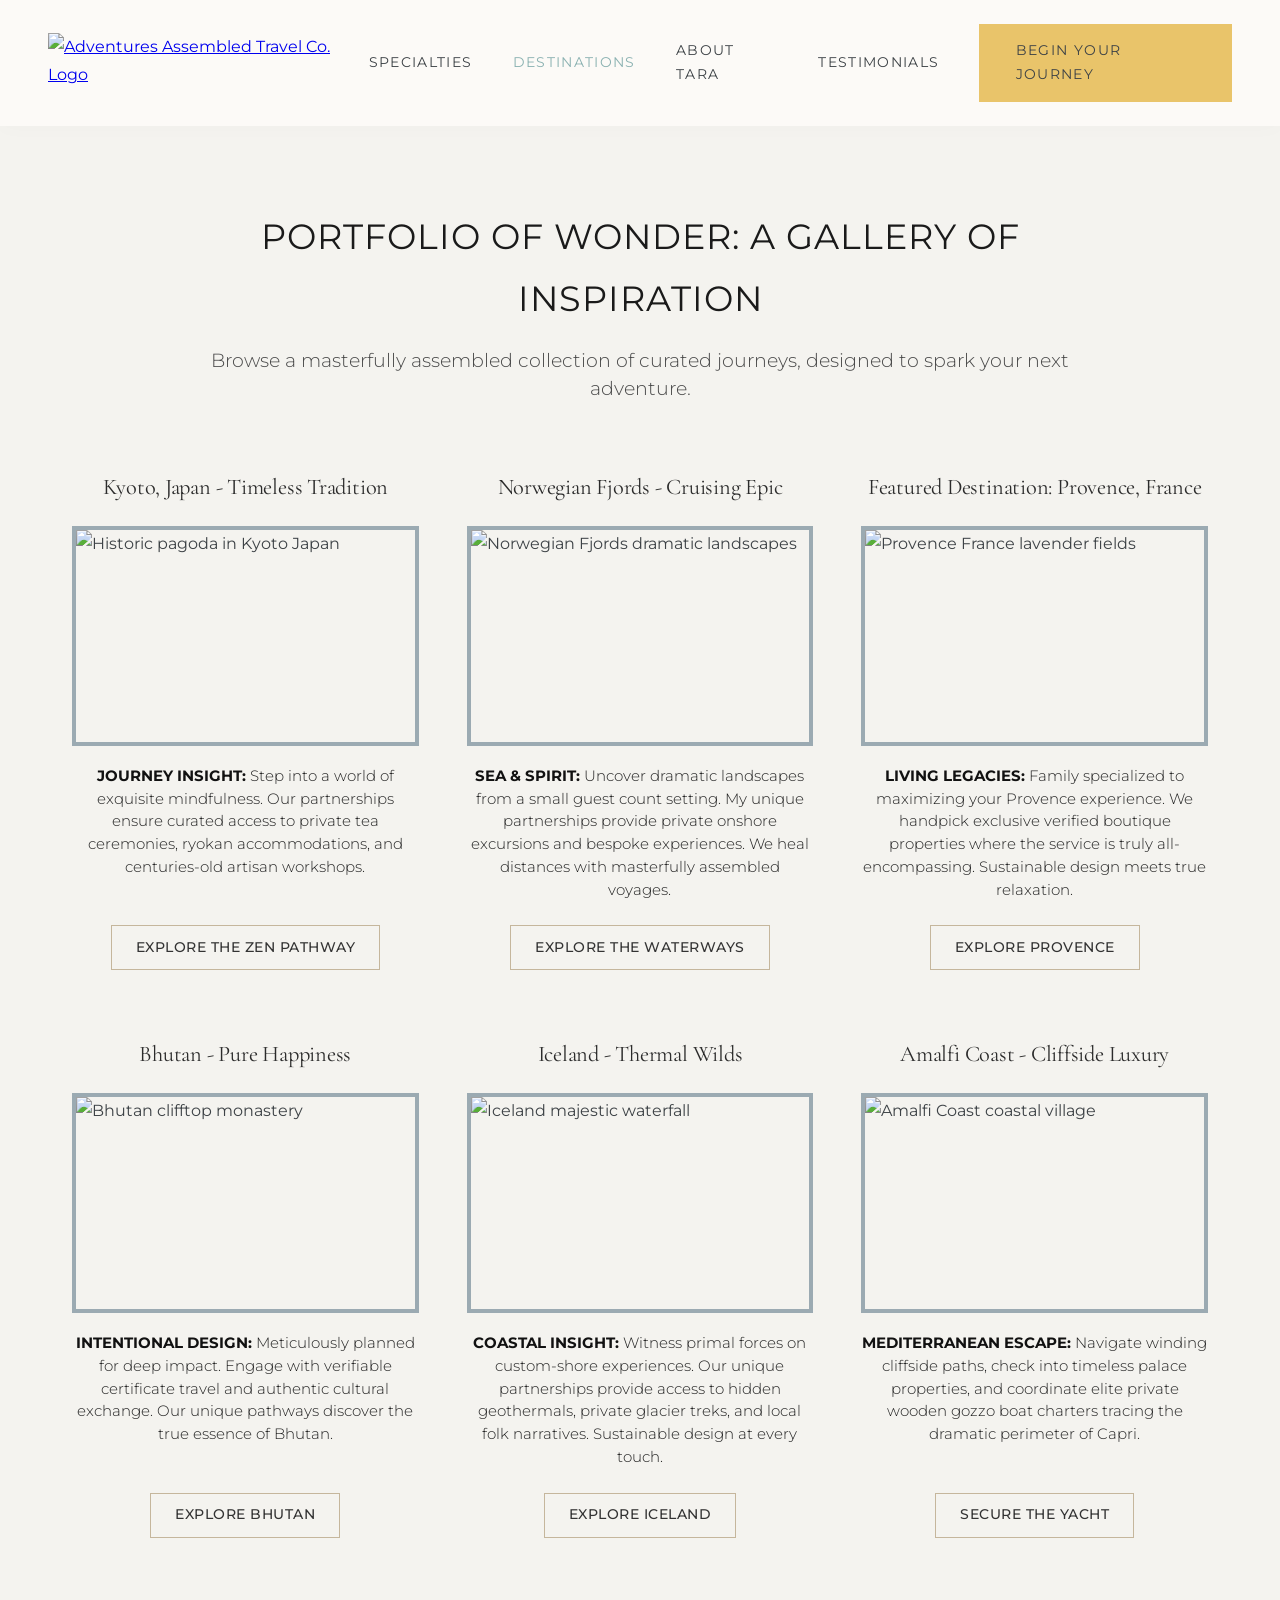
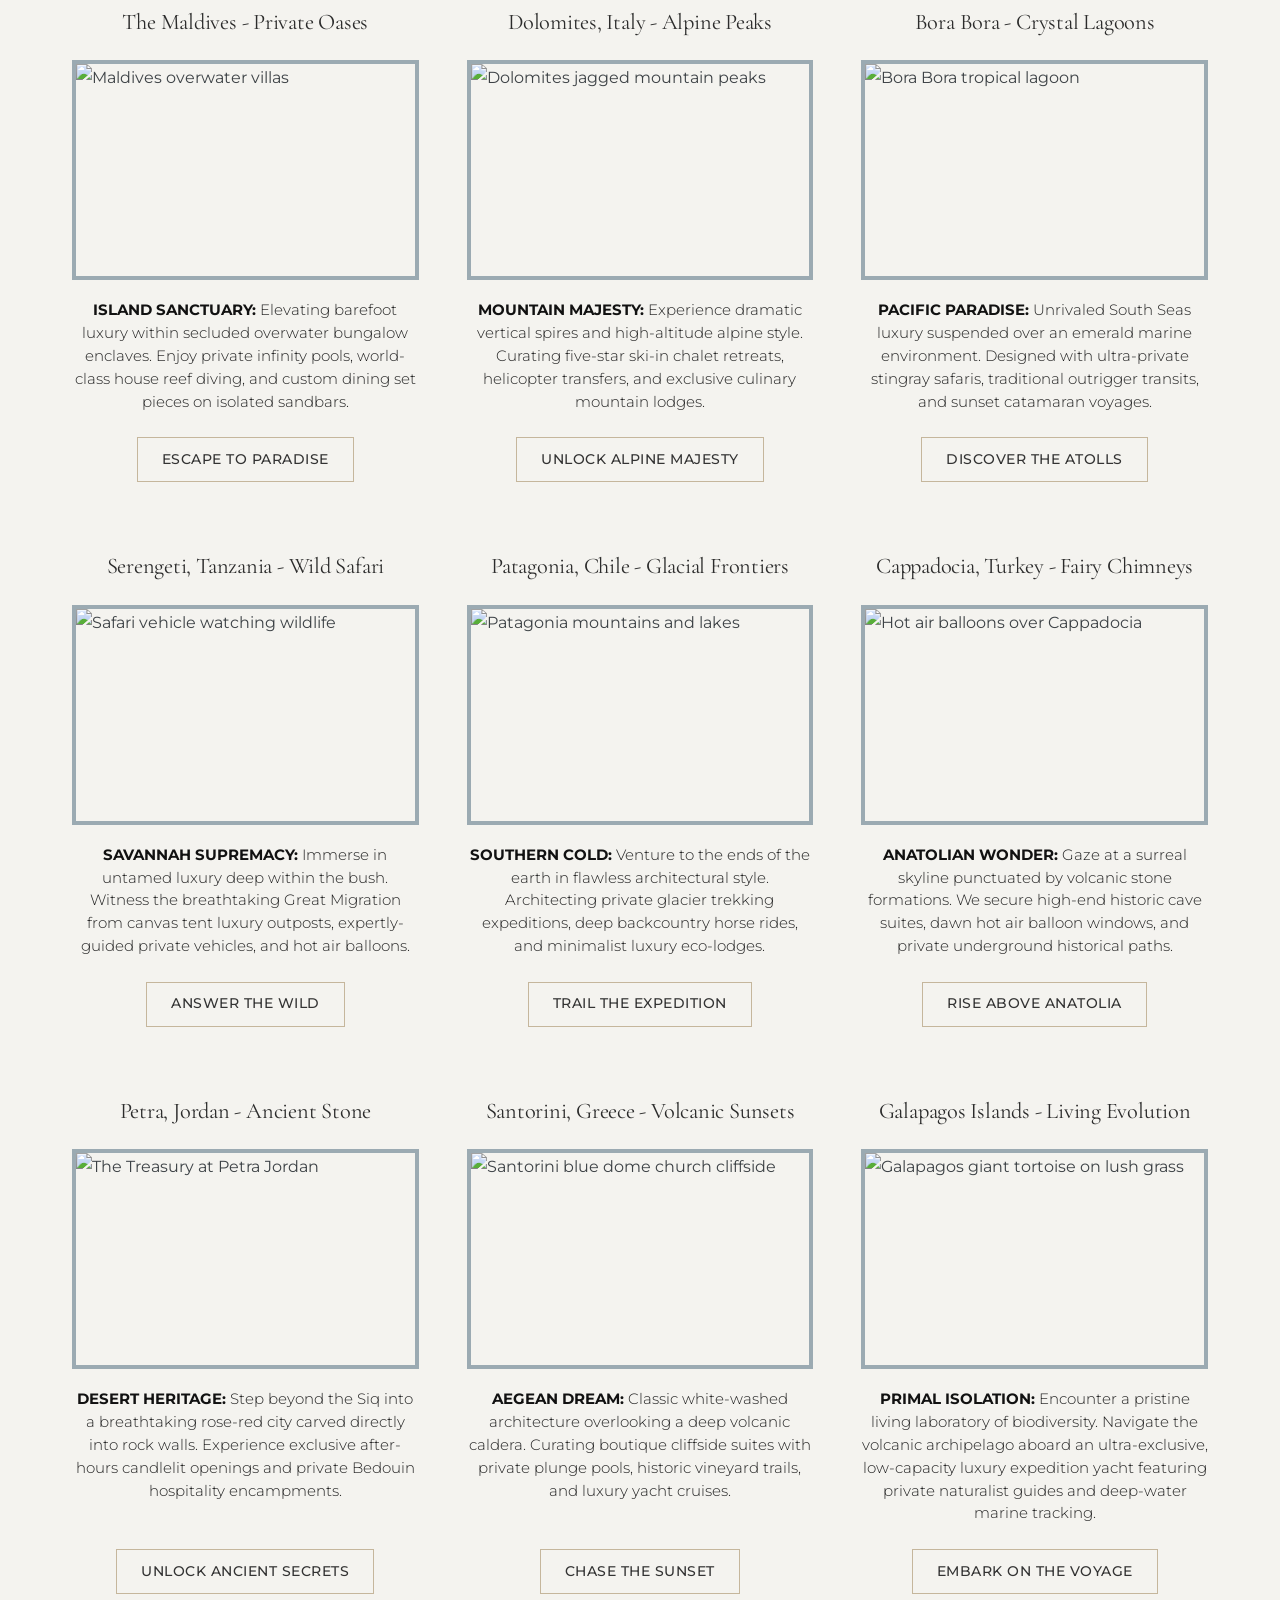
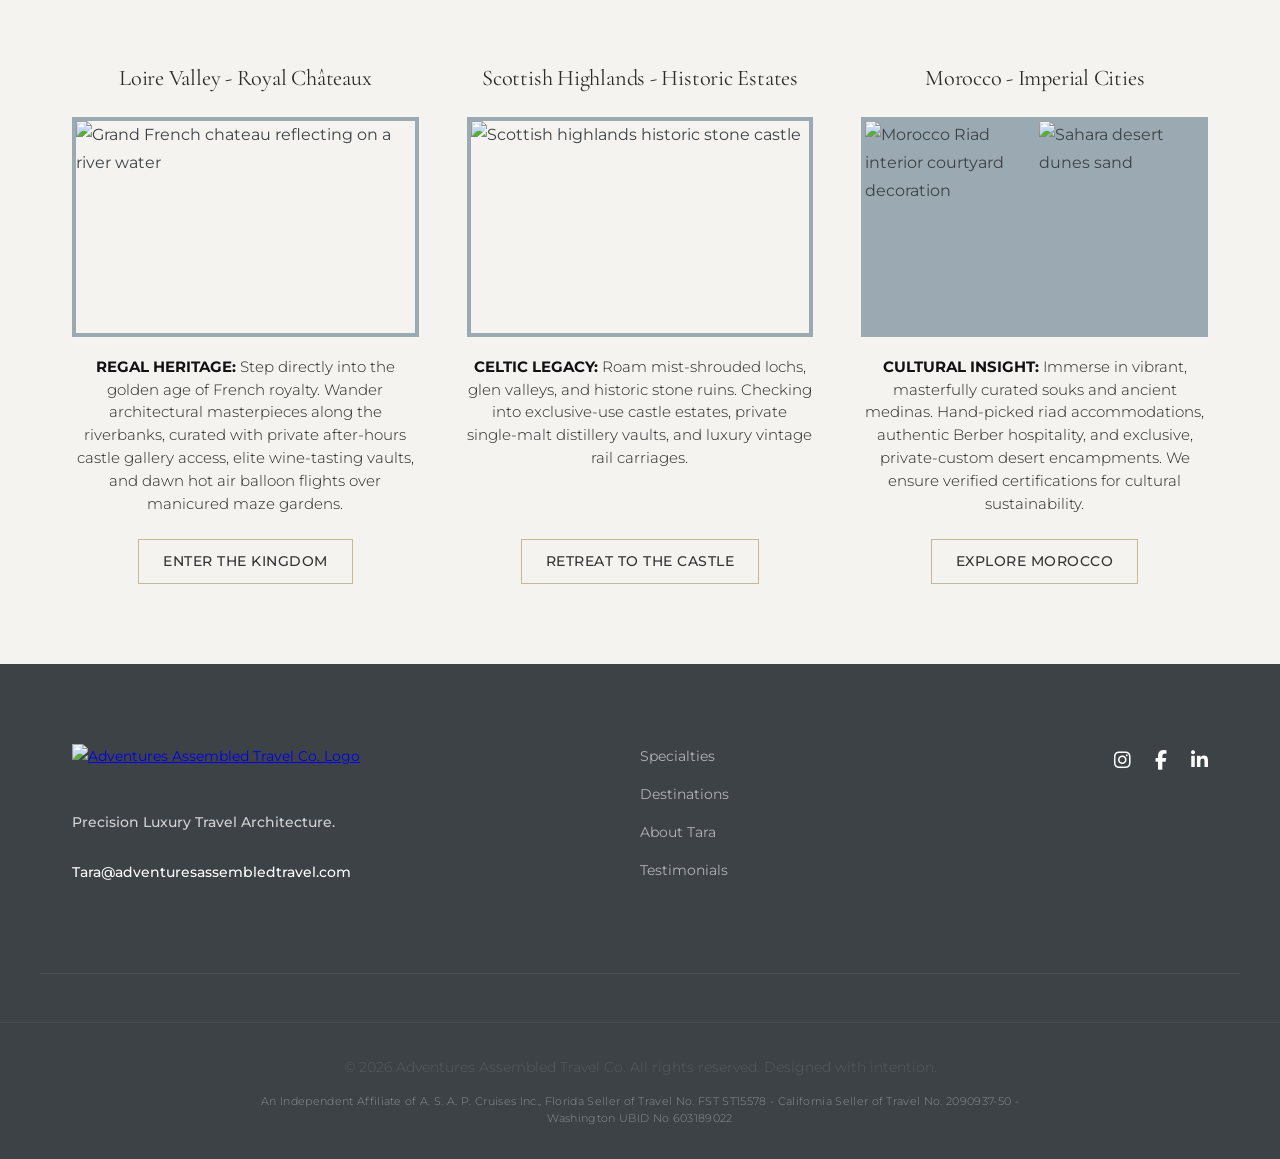
==== portfolio-of-wonder.html @ 8a1d8de4 "Add files via upload" ====
<!doctype html>
<html lang="en">
  <head>
    <meta charset="UTF-8" />
    <meta name="viewport" content="width=device-width, initial-scale=1.0" />
    <title>Our Curated Specialties | Adventures Assembled Travel Co.</title>
    <!-- Elegant Typography Integration matching the core ecosystem -->
    <link rel="preconnect" href="https://fonts.googleapis.com" />
    <link rel="preconnect" href="https://fonts.gstatic.com" crossorigin />
    <link
      href="https://fonts.googleapis.com/css2?family=Cormorant+Garamond:ital,wght@0,400;0,600;1,400&family=Montserrat:wght@300;400;500&display=swap"
      rel="stylesheet"
    />
    <link
      rel="stylesheet"
      href="https://cdnjs.cloudflare.com/ajax/libs/font-awesome/6.4.0/css/all.min.css"
    />
    <!-- Isolated Stylesheet for standalone optimization -->
    <link rel="stylesheet" href="specialties.css" />
  </head>
  <body>
    <!-- Header Navigation (Ecosystem Consistency Met) -->
    <header class="main-header">
      <div class="logo-container">
        <a
          href="index.html"
          class="brand-logo-link"
          aria-label="Adventures Assembled Travel Co. Home"
        >
          <img
            src="img/aa-logo-transparent.png"
            alt="Adventures Assembled Travel Co. Logo"
            class="brand-logo-img"
          />
        </a>
      </div>
      <nav class="nav-menu" id="navMenu">
        <a href="specialties.html">Specialties</a>
        <a href="portfolio-of-wonder.html" class="active-nav-link"
          >Destinations</a
        >
        <a href="index.html#about">About Tara</a>
        <a href="index.html#testimonials">Testimonials</a>
        <a
          href="mailto:Tara@adventuresassembledtravel.com?subject=Inquiry:%20Bespoke%20Travel%20Assembly"
          class="btn btn-primary nav-cta"
          >Begin Your Journey</a
        >
      </nav>
      <button class="mobile-toggle" id="mobileToggle" aria-label="Toggle Menu">
        <i class="fa-solid fa-bars"></i>
      </button>
    </header>

    <section class="portfolio-gallery-section">
      <div class="container">
        <!-- Gallery Header -->
        <div class="gallery-intro-header">
          <h1>PORTFOLIO OF WONDER: A GALLERY OF INSPIRATION</h1>
          <p class="gallery-subtitle">
            Browse a masterfully assembled collection of curated journeys,
            designed to spark your next adventure.
          </p>
        </div>

        <!-- The Editorial Grid -->
        <div class="inspiration-gallery-grid">
          <!-- CARD 1: KYOTO -->
          <div class="gallery-item-block">
            <h3>Kyoto, Japan - Timeless Tradition</h3>
            <div class="gallery-image-frame">
              <img
                src="https://images.unsplash.com/photo-1493976040374-85c8e12f0c0e?auto=format&fit=crop&w=800&q=80"
                alt="Historic pagoda in Kyoto Japan"
              />
            </div>
            <p class="gallery-insight-text">
              <strong>JOURNEY INSIGHT:</strong> Step into a world of exquisite
              mindfulness. Our partnerships ensure curated access to private tea
              ceremonies, ryokan accommodations, and centuries-old artisan
              workshops.
            </p>
            <div class="gallery-btn-wrapper">
              <a
                href="mailto:Tara@adventuresassembledtravel.com?subject=Inquiry:%20Kyoto%20Timeless%20Tradition"
                class="btn-gallery-outline"
                >EXPLORE THE ZEN PATHWAY</a
              >
            </div>
          </div>

          <!-- CARD 2: NORWEGIAN FJORDS -->
          <div class="gallery-item-block">
            <h3>Norwegian Fjords - Cruising Epic</h3>
            <div class="gallery-image-frame">
              <img
                src="https://images.unsplash.com/photo-1533900298318-6b8da08a523e?auto=format&fit=crop&w=800&q=80"
                alt="Norwegian Fjords dramatic landscapes"
              />
            </div>
            <p class="gallery-insight-text">
              <strong>SEA & SPIRIT:</strong> Uncover dramatic landscapes from a
              small guest count setting. My unique partnerships provide private
              onshore excursions and bespoke experiences. We heal distances with
              masterfully assembled voyages.
            </p>
            <div class="gallery-btn-wrapper">
              <a
                href="mailto:Tara@adventuresassembledtravel.com?subject=Inquiry:%20Norwegian%20Fjords%20Cruising%20Epic"
                class="btn-gallery-outline"
                >EXPLORE THE WATERWAYS</a
              >
            </div>
          </div>

          <!-- CARD 3: PROVENCE -->
          <div class="gallery-item-block">
            <h3>Featured Destination: Provence, France</h3>
            <div class="gallery-image-frame">
              <img
                src="https://images.unsplash.com/photo-1506744038136-46273834b3fb?auto=format&fit=crop&w=800&q=80"
                alt="Provence France lavender fields"
              />
            </div>
            <p class="gallery-insight-text">
              <strong>LIVING LEGACIES:</strong> Family specialized to maximizing
              your Provence experience. We handpick exclusive verified boutique
              properties where the service is truly all-encompassing.
              Sustainable design meets true relaxation.
            </p>
            <div class="gallery-btn-wrapper">
              <a
                href="mailto:Tara@adventuresassembledtravel.com?subject=Inquiry:%20Provence%20France"
                class="btn-gallery-outline"
                >EXPLORE PROVENCE</a
              >
            </div>
          </div>

          <!-- CARD 4: BHUTAN -->
          <div class="gallery-item-block">
            <h3>Bhutan - Pure Happiness</h3>
            <div class="gallery-image-frame">
              <img
                src="https://images.unsplash.com/photo-1516426122078-c23e76319801?auto=format&fit=crop&w=800&q=80"
                alt="Bhutan clifftop monastery"
              />
            </div>
            <p class="gallery-insight-text">
              <strong>INTENTIONAL DESIGN:</strong> Meticulously planned for deep
              impact. Engage with verifiable certificate travel and authentic
              cultural exchange. Our unique pathways discover the true essence
              of Bhutan.
            </p>
            <div class="gallery-btn-wrapper">
              <a
                href="mailto:Tara@adventuresassembledtravel.com?subject=Inquiry:%20Bhutan%20Pure%20Happiness"
                class="btn-gallery-outline"
                >EXPLORE BHUTAN</a
              >
            </div>
          </div>

          <!-- CARD 5: ICELAND -->
          <div class="gallery-item-block">
            <h3>Iceland - Thermal Wilds</h3>
            <div class="gallery-image-frame">
              <img
                src="https://images.unsplash.com/photo-1476514525535-07fb3b4ae5f1?auto=format&fit=crop&w=800&q=80"
                alt="Iceland majestic waterfall"
              />
            </div>
            <p class="gallery-insight-text">
              <strong>COASTAL INSIGHT:</strong> Witness primal forces on
              custom-shore experiences. Our unique partnerships provide access
              to hidden geothermals, private glacier treks, and local folk
              narratives. Sustainable design at every touch.
            </p>
            <div class="gallery-btn-wrapper">
              <a
                href="mailto:Tara@adventuresassembledtravel.com?subject=Inquiry:%20Iceland%20Thermal%20Wilds"
                class="btn-gallery-outline"
                >EXPLORE ICELAND</a
              >
            </div>
          </div>

          <!-- CARD 6: AMALFI COAST -->
          <div class="gallery-item-block">
            <h3>Amalfi Coast - Cliffside Luxury</h3>
            <div class="gallery-image-frame">
              <img
                src="https://images.unsplash.com/photo-1516483638261-f4dbaf036963?auto=format&fit=crop&w=800&q=80"
                alt="Amalfi Coast coastal village"
              />
            </div>
            <p class="gallery-insight-text">
              <strong>MEDITERRANEAN ESCAPE:</strong> Navigate winding cliffside
              paths, check into timeless palace properties, and coordinate elite
              private wooden gozzo boat charters tracing the dramatic perimeter
              of Capri.
            </p>
            <div class="gallery-btn-wrapper">
              <a
                href="mailto:Tara@adventuresassembledtravel.com?subject=Inquiry:%20Amalfi%20Coast%20Cliffside%20Luxury"
                class="btn-gallery-outline"
                >SECURE THE YACHT</a
              >
            </div>
          </div>

          <!-- CARD 7: MALDIVES -->
          <div class="gallery-item-block">
            <h3>The Maldives - Private Oases</h3>
            <div class="gallery-image-frame">
              <img
                src="https://images.unsplash.com/photo-1514282401047-d79a71a590e8?auto=format&fit=crop&w=800&q=80"
                alt="Maldives overwater villas"
              />
            </div>
            <p class="gallery-insight-text">
              <strong>ISLAND SANCTUARY:</strong> Elevating barefoot luxury
              within secluded overwater bungalow enclaves. Enjoy private
              infinity pools, world-class house reef diving, and custom dining
              set pieces on isolated sandbars.
            </p>
            <div class="gallery-btn-wrapper">
              <a
                href="mailto:Tara@adventuresassembledtravel.com?subject=Inquiry:%20Maldives%20Private%20Oases"
                class="btn-gallery-outline"
                >ESCAPE TO PARADISE</a
              >
            </div>
          </div>

          <!-- CARD 8: DOLOMITES -->
          <div class="gallery-item-block">
            <h3>Dolomites, Italy - Alpine Peaks</h3>
            <div class="gallery-image-frame">
              <img
                src="https://images.unsplash.com/photo-1533105079780-92b9be482077?auto=format&fit=crop&w=800&q=80"
                alt="Dolomites jagged mountain peaks"
              />
            </div>
            <p class="gallery-insight-text">
              <strong>MOUNTAIN MAJESTY:</strong> Experience dramatic vertical
              spires and high-altitude alpine style. Curating five-star ski-in
              chalet retreats, helicopter transfers, and exclusive culinary
              mountain lodges.
            </p>
            <div class="gallery-btn-wrapper">
              <a
                href="mailto:Tara@adventuresassembledtravel.com?subject=Inquiry:%20Dolomites%20Alpine%20Peaks"
                class="btn-gallery-outline"
                >UNLOCK ALPINE MAJESTY</a
              >
            </div>
          </div>

          <!-- CARD 9: BORA BORA -->
          <div class="gallery-item-block">
            <h3>Bora Bora - Crystal Lagoons</h3>
            <div class="gallery-image-frame">
              <img
                src="https://images.unsplash.com/photo-1507525428034-b723cf961d3e?auto=format&fit=crop&w=800&q=80"
                alt="Bora Bora tropical lagoon"
              />
            </div>
            <p class="gallery-insight-text">
              <strong>PACIFIC PARADISE:</strong> Unrivaled South Seas luxury
              suspended over an emerald marine environment. Designed with
              ultra-private stingray safaris, traditional outrigger transits,
              and sunset catamaran voyages.
            </p>
            <div class="gallery-btn-wrapper">
              <a
                href="mailto:Tara@adventuresassembledtravel.com?subject=Inquiry:%20Bora%20Bora%20Crystal%20Lagoons"
                class="btn-gallery-outline"
                >DISCOVER THE ATOLLS</a
              >
            </div>
          </div>

          <!-- CARD 10: SERENGETI -->
          <div class="gallery-item-block">
            <h3>Serengeti, Tanzania - Wild Safari</h3>
            <div class="gallery-image-frame">
              <img
                src="https://images.unsplash.com/photo-1516426122078-c23e76319801?auto=format&fit=crop&w=800&q=80"
                alt="Safari vehicle watching wildlife"
              />
            </div>
            <p class="gallery-insight-text">
              <strong>SAVANNAH SUPREMACY:</strong> Immerse in untamed luxury
              deep within the bush. Witness the breathtaking Great Migration
              from canvas tent luxury outposts, expertly-guided private
              vehicles, and hot air balloons.
            </p>
            <div class="gallery-btn-wrapper">
              <a
                href="mailto:Tara@adventuresassembledtravel.com?subject=Inquiry:%20Serengeti%20Wild%20Safari"
                class="btn-gallery-outline"
                >ANSWER THE WILD</a
              >
            </div>
          </div>

          <!-- CARD 11: PATAGONIA -->
          <div class="gallery-item-block">
            <h3>Patagonia, Chile - Glacial Frontiers</h3>
            <div class="gallery-image-frame">
              <img
                src="https://images.unsplash.com/photo-1528164344705-47542687000d?auto=format&fit=crop&w=800&q=80"
                alt="Patagonia mountains and lakes"
              />
            </div>
            <p class="gallery-insight-text">
              <strong>SOUTHERN COLD:</strong> Venture to the ends of the earth
              in flawless architectural style. Architecting private glacier
              trekking expeditions, deep backcountry horse rides, and minimalist
              luxury eco-lodges.
            </p>
            <div class="gallery-btn-wrapper">
              <a
                href="mailto:Tara@adventuresassembledtravel.com?subject=Inquiry:%20Patagonia%20Glacial%20Frontiers"
                class="btn-gallery-outline"
                >TRAIL THE EXPEDITION</a
              >
            </div>
          </div>

          <!-- CARD 12: CAPPADOCIA -->
          <div class="gallery-item-block">
            <h3>Cappadocia, Turkey - Fairy Chimneys</h3>
            <div class="gallery-image-frame">
              <img
                src="https://images.unsplash.com/photo-1507608869274-d3177c8bb4c7?auto=format&fit=crop&w=800&q=80"
                alt="Hot air balloons over Cappadocia"
              />
            </div>
            <p class="gallery-insight-text">
              <strong>ANATOLIAN WONDER:</strong> Gaze at a surreal skyline
              punctuated by volcanic stone formations. We secure high-end
              historic cave suites, dawn hot air balloon windows, and private
              underground historical paths.
            </p>
            <div class="gallery-btn-wrapper">
              <a
                href="mailto:Tara@adventuresassembledtravel.com?subject=Inquiry:%20Cappadocia%20Fairy%20Chimneys"
                class="btn-gallery-outline"
                >RISE ABOVE ANATOLIA</a
              >
            </div>
          </div>

          <!-- CARD 13: PETRA -->
          <div class="gallery-item-block">
            <h3>Petra, Jordan - Ancient Stone</h3>
            <div class="gallery-image-frame">
              <img
                src="https://images.unsplash.com/photo-1541432901042-2d8bd64b4a9b?auto=format&fit=crop&w=800&q=80"
                alt="The Treasury at Petra Jordan"
              />
            </div>
            <p class="gallery-insight-text">
              <strong>DESERT HERITAGE:</strong> Step beyond the Siq into a
              breathtaking rose-red city carved directly into rock walls.
              Experience exclusive after-hours candlelit openings and private
              Bedouin hospitality encampments.
            </p>
            <div class="gallery-btn-wrapper">
              <a
                href="mailto:Tara@adventuresassembledtravel.com?subject=Inquiry:%20Petra%20Ancient%20Stone"
                class="btn-gallery-outline"
                >UNLOCK ANCIENT SECRETS</a
              >
            </div>
          </div>

          <!-- CARD 14: SANTORINI -->
          <div class="gallery-item-block">
            <h3>Santorini, Greece - Volcanic Sunsets</h3>
            <div class="gallery-image-frame">
              <img
                src="https://images.unsplash.com/photo-1570077188670-e3a8d69ac5ff?auto=format&fit=crop&w=800&q=80"
                alt="Santorini blue dome church cliffside"
              />
            </div>
            <p class="gallery-insight-text">
              <strong>AEGEAN DREAM:</strong> Classic white-washed architecture
              overlooking a deep volcanic caldera. Curating boutique cliffside
              suites with private plunge pools, historic vineyard trails, and
              luxury yacht cruises.
            </p>
            <div class="gallery-btn-wrapper">
              <a
                href="mailto:Tara@adventuresassembledtravel.com?subject=Inquiry:%20Santorini%20Volcanic%20Sunsets"
                class="btn-gallery-outline"
                >CHASE THE SUNSET</a
              >
            </div>
          </div>
          <!-- CARD 17: GALAPAGOS ISLANDS -->
          <div class="gallery-item-block">
            <h3>Galapagos Islands - Living Evolution</h3>
            <div class="gallery-image-frame">
              <img
                src="https://images.unsplash.com/photo-1551085254-e96b210db58a?auto=format&fit=crop&w=800&q=80"
                alt="Galapagos giant tortoise on lush grass"
              />
            </div>
            <p class="gallery-insight-text">
              <strong>PRIMAL ISOLATION:</strong> Encounter a pristine living
              laboratory of biodiversity. Navigate the volcanic archipelago
              aboard an ultra-exclusive, low-capacity luxury expedition yacht
              featuring private naturalist guides and deep-water marine
              tracking.
            </p>
            <div class="gallery-btn-wrapper">
              <a
                href="mailto:Tara@adventuresassembledtravel.com?subject=Inquiry:%20Galapagos%20Islands%20Living%20Evolution"
                class="btn-gallery-outline"
                >EMBARK ON THE VOYAGE</a
              >
            </div>
          </div>

          <!-- CARD 18: LOIRE VALLEY -->
          <div class="gallery-item-block">
            <h3>Loire Valley - Royal Châteaux</h3>
            <div class="gallery-image-frame">
              <img
                src="https://images.unsplash.com/photo-1564507592333-c60657eea523?auto=format&fit=crop&w=800&q=80"
                alt="Grand French chateau reflecting on a river water"
              />
            </div>
            <p class="gallery-insight-text">
              <strong>REGAL HERITAGE:</strong> Step directly into the golden age
              of French royalty. Wander architectural masterpieces along the
              riverbanks, curated with private after-hours castle gallery
              access, elite wine-tasting vaults, and dawn hot air balloon
              flights over manicured maze gardens.
            </p>
            <div class="gallery-btn-wrapper">
              <a
                href="mailto:Tara@adventuresassembledtravel.com?subject=Inquiry:%20Loire%20Valley%20Royal%20Chateaux"
                class="btn-gallery-outline"
                >ENTER THE KINGDOM</a
              >
            </div>
          </div>

          <!-- CARD 15: SCOTTISH HIGHLANDS -->
          <div class="gallery-item-block">
            <h3>Scottish Highlands - Historic Estates</h3>
            <div class="gallery-image-frame">
              <img
                src="https://images.unsplash.com/photo-1506377247377-2a5b3b417ebb?auto=format&fit=crop&w=800&q=80"
                alt="Scottish highlands historic stone castle"
              />
            </div>
            <p class="gallery-insight-text">
              <strong>CELTIC LEGACY:</strong> Roam mist-shrouded lochs, glen
              valleys, and historic stone ruins. Checking into exclusive-use
              castle estates, private single-malt distillery vaults, and luxury
              vintage rail carriages.
            </p>
            <div class="gallery-btn-wrapper">
              <a
                href="mailto:Tara@adventuresassembledtravel.com?subject=Inquiry:%20Scottish%20Highlands%20Historic%20Estates"
                class="btn-gallery-outline"
                >RETREAT TO THE CASTLE</a
              >
            </div>
          </div>

          <!-- CARD 16: MOROCCO (Dual Split Image Feature) -->
          <div class="gallery-item-block">
            <h3>Morocco - Imperial Cities</h3>
            <div class="gallery-image-split-frame">
              <img
                src="https://images.unsplash.com/photo-1489749798305-4fea3ae63d43?auto=format&fit=crop&w=400&q=80"
                alt="Morocco Riad interior courtyard decoration"
              />
              <img
                src="https://images.unsplash.com/photo-1539650116574-8efeb43e2750?auto=format&fit=crop&w=400&q=80"
                alt="Sahara desert dunes sand"
              />
            </div>

            <p class="gallery-insight-text">
              <strong>CULTURAL INSIGHT:</strong> Immerse in vibrant, masterfully
              curated souks and ancient medinas. Hand-picked riad
              accommodations, authentic Berber hospitality, and exclusive,
              private-custom desert encampments. We ensure verified
              certifications for cultural sustainability.
            </p>
            <div class="gallery-btn-wrapper">
              <a
                href="mailto:Tara@adventuresassembledtravel.com?subject=Inquiry:%20Morocco%20Imperial%20Cities"
                class="btn-gallery-outline"
                >EXPLORE MOROCCO</a
              >
            </div>
          </div>
        </div>
      </div>
    </section>
    <!-- Constant Footer Area (Ecosystem Identity Met) -->
    <footer class="main-footer">
      <div class="container footer-grid">
        <div class="footer-brand">
          <a
            href="index.html"
            class="footer-logo-link"
            aria-label="Adventures Assembled Travel Co. Home"
          >
            <img
              src="img/aa-logo-transparent.png"
              alt="Adventures Assembled Travel Co. Logo"
              class="footer-logo-img"
            />
          </a>
          <p style="font-weight: 500; color: lightgrey">
            Precision Luxury Travel Architecture.
          </p>
          <p style="font-weight: 500; color: white">
            Tara@adventuresassembledtravel.com
          </p>
        </div>
        <div class="footer-links">
          <a href="specialties.html">Specialties</a>
          <a href="portfolio-of-wonder.html">Destinations</a>
          <a href="index.html#about">About Tara</a>
          <a href="index.html#testimonials">Testimonials</a>
        </div>
        <div class="footer-socials">
          <a
            href="https://www.instagram.com/adventuresassembledbytara/"
            target="_blank"
            aria-label="Instagram"
            ><i class="fa-brands fa-instagram"></i
          ></a>
          <a
            href="https://www.facebook.com/adventuresassembledtravel/"
            target="_blank"
            aria-label="Facebook"
            ><i class="fa-brands fa-facebook-f"></i
          ></a>
          <a
            href="https://www.linkedin.com/in/tara-lennox-a01a49a/"
            target="_blank"
            aria-label="LinkedIn"
          >
            <i class="fa-brands fa-linkedin-in"></i>
          </a>
        </div>
      </div>

      <div class="footer-bottom text-center">
        <p class="footer-copyright">
          &copy; 2026 Adventures Assembled Travel Co. All rights reserved.
          Designed with intention.
        </p>
        <!-- Discrete Affiliate & Seller of Travel Compliance Disclosures -->
        <p class="footer-compliance">
          An Independent Affiliate of A. S. A. P. Cruises Inc., Florida Seller
          of Travel No. FST ST15578 - California Seller of Travel No. 2090937-50
          - Washington UBID No 603189022
        </p>
      </div>
    </footer>

    <!-- Core Script Package for Navigation Responsiveness -->
    <script src="script.js"></script>
  </body>
</html>
---- specialties.css ----
/* ==========================================================================
   ISOLATED SPECIALTIES STYLESHEET (`specialties.css`)
   Color Palette: "Vintage Horizon" Luxury System
   ========================================================================== */

:root {
  --primary-base: #fcfaf7; /* Creamy Alabaster Background */
  --contrast-dark: #3d4246; /* Charcoal Slate Typography */
  --accent-gold: #e9c46a; /* Logo Sun Gold */
  --accent-teal: #8ab1b1; /* Logo 'A' Muted Teal */
  --accent-terracotta: #d77e5e; /* Logo Palm Circle Terracotta */
  --white: #ffffff;
  --transition-smooth: all 0.4s cubic-bezier(0.25, 1, 0.5, 1);
}

/* Base Normalizations */
* {
  box-sizing: border-box;
  margin: 0;
  padding: 0;
}

html {
  scroll-behavior: smooth;
}

body {
  background-color: var(--primary-base);
  color: var(--contrast-dark);
  font-family: "Montserrat", sans-serif;
  font-size: 16px;
  line-height: 1.75;
  overflow-x: hidden;
}

/* Typography Hierarchy */
h1,
h2,
h3,
h4,
.hero-title-editorial,
.section-tagline-text {
  font-family: "Cormorant Garamond", serif;
  font-weight: 400;
  letter-spacing: -0.01em;
  color: var(--contrast-dark);
}

p {
  font-weight: 300;
  color: #555c61;
  margin-bottom: 1.5rem;
}

strong {
  font-weight: 500;
  color: var(--contrast-dark);
}

/* Global Utilities */
.text-center {
  text-align: center;
}
.container {
  width: 100%;
  max-width: 1200px;
  margin: 0 auto;
  padding: 0 2rem;
}
.container-narrow {
  max-width: 800px;
  margin: 0 auto;
}
.alignment-center {
  align-items: center;
}

/* Refined Media Container Shapes (Rounded Rectangles/Squares) */
.media-container-rounded {
  border-radius: 12px;
  overflow: hidden;
  box-shadow: 0 15px 35px rgba(0, 0, 0, 0.03);
}

.media-container-rounded img {
  width: 100%;
  height: 100%;
  object-fit: cover;
  display: block;
  transition: var(--transition-smooth);
}

/* Buttons */
.btn {
  display: inline-block;
  padding: 0.9rem 2.2rem;
  font-family: "Montserrat", sans-serif;
  font-size: 0.85rem;
  font-weight: 400;
  text-transform: uppercase;
  letter-spacing: 0.15em;
  text-decoration: none;
  transition: var(--transition-smooth);
  cursor: pointer;
  border: 1px solid transparent;
}

.btn-primary {
  background-color: var(--accent-gold);
  color: var(--contrast-dark);
  border-color: var(--accent-gold);
}

.btn-primary:hover {
  background-color: transparent;
  border-color: var(--contrast-dark);
}

.btn-accent {
  background-color: transparent;
  color: var(--contrast-dark);
  border-color: var(--contrast-dark);
  margin-top: 1rem;
}

.btn-accent:hover {
  background-color: var(--accent-gold);
  border-color: var(--accent-gold);
}

/* ==========================================================================
   HEADER NAVIGATION (Eco-Harmonized)
   ========================================================================== */
.main-header {
  display: flex;
  justify-content: space-between;
  align-items: center;
  padding: 1.5rem 3rem;
  background-color: rgba(252, 250, 247, 0.96);
  position: sticky;
  top: 0;
  z-index: 1000;
  box-shadow: 0 2px 20px rgba(0, 0, 0, 0.02);
}

.brand-logo-link {
  display: flex;
  align-items: center;
}

.brand-logo-img {
  height: 60px;
  width: auto;
  display: block;
}

.nav-menu {
  display: flex;
  align-items: center;
  gap: 2.5rem;
}

.nav-menu a {
  text-decoration: none;
  color: var(--contrast-dark);
  font-size: 0.85rem;
  text-transform: uppercase;
  letter-spacing: 0.1em;
  transition: var(--transition-smooth);
}

.nav-menu a:not(.nav-cta):hover,
.active-nav-link {
  color: var(--accent-teal) !important;
}

.mobile-toggle {
  display: none;
  background: none;
  border: none;
  font-size: 1.5rem;
  color: var(--contrast-dark);
  cursor: pointer;
}

/* ==========================================================================
   HERO & SHORTCUTS NAVIGATION
   ========================================================================== */
.specialties-hero {
  padding: 6rem 0 3rem 0;
  background-color: var(--primary-base);
}

.sub-heading-caps {
  display: block;
  font-size: 0.8rem;
  text-transform: uppercase;
  letter-spacing: 0.2em;
  color: var(--accent-terracotta);
  margin-bottom: 1rem;
}

.hero-title-editorial {
  font-size: 4rem;
  line-height: 1.15;
  margin-bottom: 2rem;
}

.hero-lead-text {
  font-size: 1.15rem;
  font-weight: 300;
  color: #4a5054;
}

.specialties-shortcuts {
  padding-bottom: 4rem;
  border-bottom: 1px solid rgba(61, 66, 70, 0.08);
}

.shortcuts-wrapper {
  display: flex;
  justify-content: center;
  flex-wrap: wrap;
  gap: 1rem;
}

.shortcut-pill {
  font-family: "Montserrat", sans-serif;
  font-size: 0.75rem;
  text-transform: uppercase;
  letter-spacing: 0.1em;
  color: var(--contrast-dark);
  text-decoration: none;
  padding: 0.6rem 1.5rem;
  border: 1px solid rgba(61, 66, 70, 0.15);
  border-radius: 50px;
  transition: var(--transition-smooth);
}

.shortcut-pill:hover {
  border-color: var(--accent-teal);
  color: var(--accent-teal);
  background-color: var(--white);
}

/* ==========================================================================
   DYNAMIC EDITORIAL ROW BLOCKS
   ========================================================================== */
.specialty-detail-block {
  padding: 8rem 0;
}

.background-alternate {
  background-color: rgba(138, 177, 177, 0.04);
}

.editorial-row {
  display: grid;
  grid-template-columns: 1.1fr 0.9fr;
  gap: 5rem;
}

.row-reverse {
  grid-template-columns: 0.9fr 1.1fr;
}

.row-reverse .editorial-text-col {
  grid-column: 2;
}

.row-reverse .editorial-media-col {
  grid-column: 1;
}

.category-tag {
  display: inline-block;
  font-size: 0.75rem;
  text-transform: uppercase;
  letter-spacing: 0.15em;
  color: var(--accent-teal);
  font-weight: 500;
  margin-bottom: 0.5rem;
}

.editorial-text-col h2 {
  font-size: 3rem;
  line-height: 1.2;
  margin-bottom: 0.5rem;
}

.section-tagline-text {
  font-size: 1.25rem;
  font-style: italic;
  color: var(--accent-terracotta);
  margin-bottom: 2rem;
}

.advisor-creds-box {
  background-color: var(--white);
  padding: 1.5rem;
  border-left: 3px solid var(--accent-teal);
  margin: 2rem 0;
  box-shadow: 0 5px 15px rgba(0, 0, 0, 0.01);
}

.advisor-creds-box p {
  margin-bottom: 0;
  font-size: 0.95rem;
}

/* Image Column Components */
.single-block-img {
  height: 500px;
  width: 100%;
}

#higher {
  margin-top: -120%;
}

/* Asymmetric Layered Image Stack Layout for Disney Section */
.image-stack-layout {
  position: relative;
  height: 520px;
  width: 100%;
}

.main-stacked-img {
  position: absolute;
  top: 0;
  left: 0;
  width: 80%;
  height: 420px;
  z-index: 2;
}

.sub-stacked-img {
  position: absolute;
  bottom: 0;
  right: 0;
  width: 70%;
  height: 300px;
  z-index: 1;
  border: 6px solid var(--primary-base); /* Elegant visual overlap separation */
}

.image-stack-layout:hover .media-container-rounded img {
  transform: scale(1.03);
}

/* ==========================================================================
   SUB-DESTINATIONS EDITORIAL PORTFOLIO GRID
   ========================================================================== */
.sub-destinations-title {
  margin-top: 8rem;
  margin-bottom: 4rem;
}

.sub-destinations-title h3 {
  font-size: 2.4rem;
  margin-bottom: 1rem;
}

.sub-destinations-grid {
  display: grid;
  grid-template-columns: repeat(3, 1fr);
  gap: 2rem;
}

.sub-dest-card {
  background-color: var(--white);
  padding: 2.5rem;
  border-radius: 8px;
  box-shadow: 0 10px 30px rgba(0, 0, 0, 0.01);
  transition: var(--transition-smooth);
  border-top: 2px solid transparent;
}

.sub-dest-card h4 {
  font-size: 1.5rem;
  margin-bottom: 1rem;
  color: var(--contrast-dark);
}

.sub-dest-card p {
  font-size: 0.9rem;
  line-height: 1.7;
  margin-bottom: 0;
}

.sub-dest-card:hover {
  transform: translateY(-5px);
  border-top-color: var(--accent-gold);
  box-shadow: 0 15px 35px rgba(0, 0, 0, 0.03);
}

/* Mini Card Mosaic for Niche Category Row */
.triple-mosaic-specialties {
  display: grid;
  grid-template-columns: repeat(2, 1fr);
  gap: 1.5rem;
}

.mosaic-mini-card {
  height: 240px;
}

.triple-mosaic-specialties .mosaic-mini-card:first-child {
  grid-row: span 2;
  height: 495px;
}

/* ==========================================================================
   FOOTER PACK (Ecosystem-Locked)
   ========================================================================== */
.main-footer {
  background-color: var(--contrast-dark);
  color: rgba(255, 255, 255, 0.6);
  padding: 5rem 0 2rem 0;
  font-size: 0.9rem;
}

.footer-grid {
  display: grid;
  grid-template-columns: 2fr 1fr 1fr;
  gap: 4rem;
  border-bottom: 1px solid rgba(255, 255, 255, 0.08);
  padding-bottom: 4rem;
  margin-bottom: 2rem;
}

.footer-brand {
  display: flex;
  flex-direction: column;
  align-items: flex-start;
}

.footer-logo-link {
  display: inline-block;
  margin-bottom: 1rem;
  transition: var(--transition-smooth);
}

.footer-logo-img {
  height: 50px;
  width: auto;
  display: block;
}

.footer-logo-link:hover {
  transform: scale(1.02);
}

.footer-links {
  display: flex;
  flex-direction: column;
  gap: 0.8rem;
}

.footer-links a {
  color: rgba(255, 255, 255, 0.6);
  text-decoration: none;
  transition: var(--transition-smooth);
}

.footer-links a:hover {
  color: var(--accent-gold);
}

.footer-socials {
  display: flex;
  gap: 1.5rem;
  justify-content: flex-end;
}

.footer-socials a {
  color: var(--white);
  font-size: 1.2rem;
  transition: var(--transition-smooth);
}

.footer-socials a:hover {
  color: var(--accent-teal);
}

.footer-bottom {
  border-top: 1px solid rgba(255, 255, 255, 0.05);
  padding-top: 2rem;
  margin-top: 3rem;
}

.footer-copyright {
  margin-bottom: 0.8rem;
}

.footer-compliance {
  font-family: "Montserrat", sans-serif;
  font-size: 0.68rem;
  font-weight: 300;
  line-height: 1.6;
  letter-spacing: 0.03em;
  color: #8a9094;
  max-width: 850px;
  margin: 0 auto;
  padding: 0 1rem;
}

/* ==========================================================================
   MEDIA QUERY RESPONSIVE ENGINE (Specialties Isolated Framework)
   ========================================================================== */
@media screen and (max-width: 1024px) {
  .sub-destinations-grid {
    grid-template-columns: repeat(2, 1fr);
  }
}

@media screen and (max-width: 768px) {
  .editorial-row,
  .row-reverse {
    grid-template-columns: 1fr;
    gap: 3rem;
  }

  .row-reverse .editorial-text-col,
  .row-reverse .editorial-media-col {
    grid-column: auto;
  }

  .hero-title-editorial {
    font-size: 2.8rem;
  }

  .editorial-text-col h2 {
    font-size: 2.2rem;
  }

  .sub-destinations-grid {
    grid-template-columns: 1fr;
    gap: 1.5rem;
  }

  .image-stack-layout,
  .single-block-img,
  .triple-mosaic-specialties .mosaic-mini-card:first-child {
    height: 350px;
  }

  .main-stacked-img {
    height: 280px;
    width: 85%;
  }
  .sub-stacked-img {
    height: 180px;
    width: 75%;
  }

  .triple-mosaic-specialties {
    grid-template-columns: 1fr;
  }
  .mosaic-mini-card {
    height: 200px;
  }

  /* Mobile Nav Morph Integration */
  .mobile-toggle {
    display: block;
  }

  .nav-menu {
    position: absolute;
    top: 100%;
    left: 0;
    width: 100%;
    background-color: var(--primary-base);
    flex-direction: column;
    padding: 3rem 0;
    gap: 2rem;
    box-shadow: 0 15px 30px rgba(0, 0, 0, 0.05);
    opacity: 0;
    transform: translateY(-10px);
    pointer-events: none;
    transition: var(--transition-smooth);
  }

  .nav-menu.mobile-open {
    opacity: 1;
    transform: translateY(0);
    pointer-events: auto;
  }

  .footer-grid {
    grid-template-columns: 1fr;
    gap: 3rem;
    text-align: center;
  }

  .footer-brand,
  .footer-socials {
    align-items: center;
    justify-content: center;
  }
}

/* Ensures inline images, icons, and text maintain a clean horizontal alignment */
.editorial-text-col p,
.editorial-text-col a {
  display: flex;
  align-items: center;
  flex-wrap: wrap;
  gap: 8px; /* Adjusts space between text and inline images/icons */
}

.editorial-text-col img {
  display: inline-block;
  vertical-align: middle;
  max-height: 0.2.em; /* Keeps inline icons proportional to text font size */
  width: auto;
}

/* ==========================================================================
   PORTFOLIO OF WONDER ADDITIONAL STYLES
   ========================================================================== */

/* Layout Grid Extension */
.sub-destinations-grid {
  display: grid;
  grid-template-columns: repeat(auto-fit, minmax(320px, 1fr));
  gap: 2.5rem;
  margin-top: 3rem;
}

/* Card Geometry & Flex Alignment */
.sub-dest-card {
  display: flex;
  flex-direction: column;
  justify-content: space-between;
  height: 100%;
  background-color: var(--white);
  padding: 2rem;
  border-radius: 12px; /* Matches our quiet luxury rounded edge standard */
  box-shadow: 0 10px 30px rgba(0, 0, 0, 0.02);
  transition: var(--transition-smooth);
}

/* Image Wrapper Configuration within Cards */
.sub-dest-card .media-container-rounded {
  width: 100%;
  height: 240px;
  margin-bottom: 1.5rem;
  border-radius: 8px; /* Tighter internal corner radius for crisp framing */
  overflow: hidden;
}

.sub-dest-card .media-container-rounded img {
  width: 100%;
  height: 100%;
  object-fit: cover;
  transition: var(--transition-smooth);
}

/* Subtle Hover Micro-interactions */
.sub-dest-card:hover {
  transform: translateY(-6px);
  box-shadow: 0 20px 40px rgba(61, 66, 70, 0.05);
}

.sub-dest-card:hover .media-container-rounded img {
  transform: scale(1.04); /* Gentle breathing zoom effect on image focus */
}

/* Typography Enhancements inside Grid */
.sub-dest-card h4 {
  font-size: 1.6rem;
  line-height: 1.3;
  margin-bottom: 0.8rem;
  color: var(--contrast-dark);
}

.sub-dest-card p {
  font-size: 0.95rem;
  line-height: 1.65;
  color: #555c61;
  flex-grow: 1; /* Pushes up against the content area to anchor the button below */
  margin-bottom: 2rem;
}

/* Bespoke Bottom Button Alignment */
.sub-dest-card .btn {
  width: 100%;
  text-align: center;
  margin-top: auto; /* Forces button lock directly at the bottom base of the card */
  padding: 0.8rem 1.5rem;
  font-size: 0.8rem;
}

/* Responsive Structural Collapsing */
@media screen and (max-width: 480px) {
  .sub-destinations-grid {
    grid-template-columns: 1fr;
    gap: 1.5rem;
  }

  .sub-dest-card {
    padding: 1.5rem;
  }

  .sub-dest-card .media-container-rounded {
    height: 200px;
  }
}

/* ==========================================================================
   PORTFOLIO OF WONDER: GALLERY OF INSPIRATION
   ========================================================================== */

.portfolio-gallery-section {
  padding: 5rem 0;
  background-color: #f4f3ef; /* Light warm-gray background tone mirroring the mockup */
}

/* Header Text Blocks */
.gallery-intro-header {
  text-align: center;
  max-width: 900px;
  margin: 0 auto 4rem auto;
}

.gallery-intro-header h1 {
  font-family: inherit;
  font-weight: 400;
  font-size: 2.2rem;
  letter-spacing: 1px;
  color: #1a1a1a;
  margin-bottom: 1rem;
  text-transform: uppercase;
}

.gallery-subtitle {
  font-size: 1.2rem;
  color: #4a4a4a;
  line-height: 1.5;
}

/* Base Gallery Display Grid */
.inspiration-gallery-grid {
  display: grid;
  grid-template-columns: repeat(auto-fit, minmax(320px, 1fr));
  gap: 4rem 3rem; /* Expanded vertical gap to give elements breathing space */
}

/* Individual Content Columns */
.gallery-item-block {
  display: flex;
  flex-direction: column;
  background: transparent; /* Removes old box containers */
  padding: 0;
}

.gallery-item-block h3 {
  font-size: 1.4rem;
  font-weight: 400;
  text-align: center;
  color: #2b2b2b;
  margin-bottom: 1.2rem;
}

/* Single Framed Image Layout */
.gallery-image-frame {
  width: 100%;
  height: 220px;
  border: 4px solid #9baab2; /* Custom elegant muted slate border framing the landscape */
  box-sizing: border-box;
  overflow: hidden;
  margin-bottom: 1.2rem;
}

.gallery-image-frame img {
  width: 100%;
  height: 100%;
  object-fit: cover;
}

/* Dual Split Image Layout for Morocco Features */
.gallery-image-split-frame {
  display: grid;
  grid-template-columns: 1fr 1fr;
  gap: 8px;
  width: 100%;
  height: 220px;
  border: 4px solid #9baab2;
  box-sizing: border-box;
  background-color: #9baab2; /* Fills central dividing line perfectly */
  overflow: hidden;
  margin-bottom: 1.2rem;
}

.gallery-image-split-frame img {
  width: 100%;
  height: 100%;
  object-fit: cover;
}

/* Description Parameters */
.gallery-insight-text {
  font-size: 0.95rem;
  line-height: 1.5;
  color: #222222;
  text-align: center;
  margin-bottom: 1.5rem;
  flex-grow: 1; /* Keeps spacing uniform */
}

.gallery-insight-text strong {
  font-weight: 700;
  color: #111111;
}

/* Perfectly Centered Editorial Buttons */
.gallery-btn-wrapper {
  display: flex;
  justify-content: center;
  align-items: center;
  margin-top: auto; /* Locks button framework directly below text stream */
}

.btn-gallery-outline {
  display: inline-block;
  padding: 0.6rem 1.5rem;
  border: 1px solid #c5b69c; /* Subtle warm metallic-tinted frame border */
  background-color: transparent;
  color: #333333;
  font-size: 0.85rem;
  font-weight: 500;
  letter-spacing: 0.5px;
  text-decoration: none;
  text-transform: uppercase;
  transition: all 0.3s ease;
}

.btn-gallery-outline:hover {
  background-color: #3d4246; /* Reverts cleanly back to your master brand focus palette */
  color: #ffffff;
  border-color: #3d4246;
}

/* Responsive Scaling Overrides */
@media screen and (max-width: 768px) {
  .inspiration-gallery-grid {
    grid-template-columns: 1fr;
    gap: 3.5rem;
  }
}
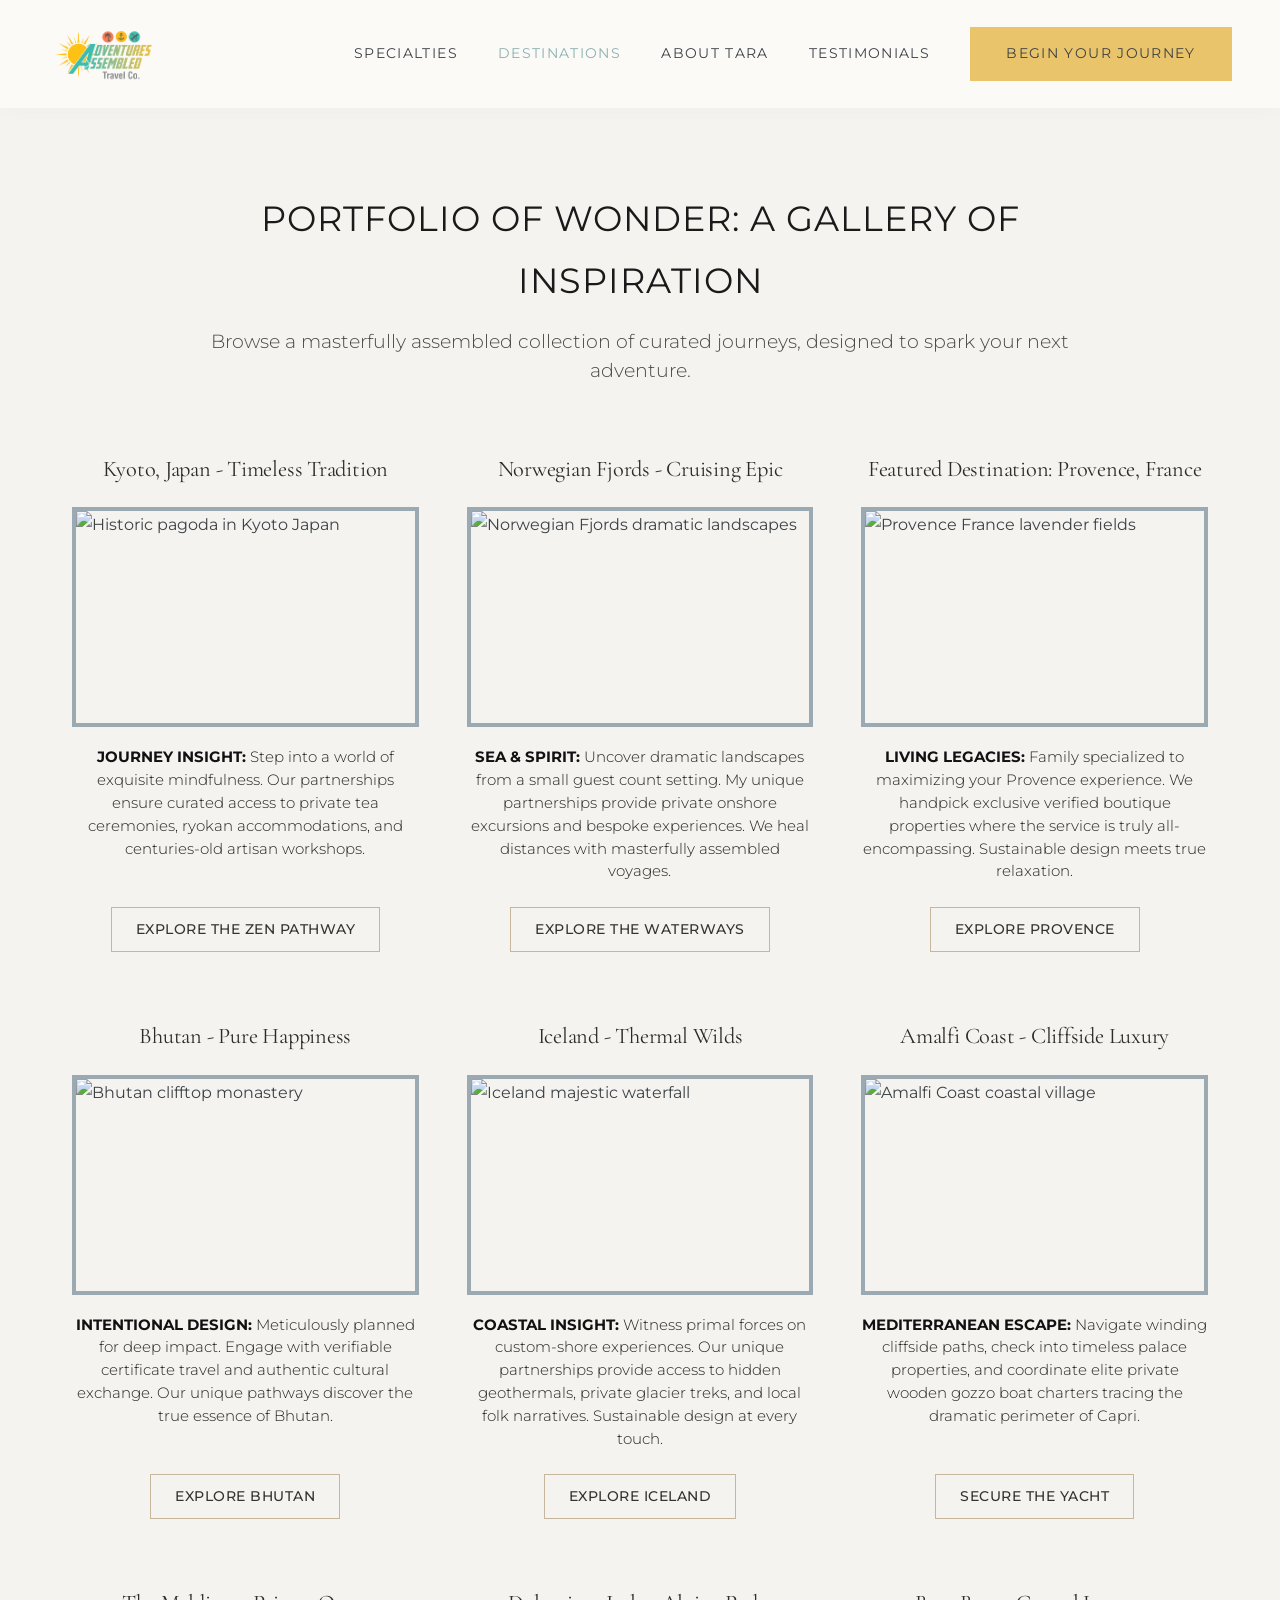
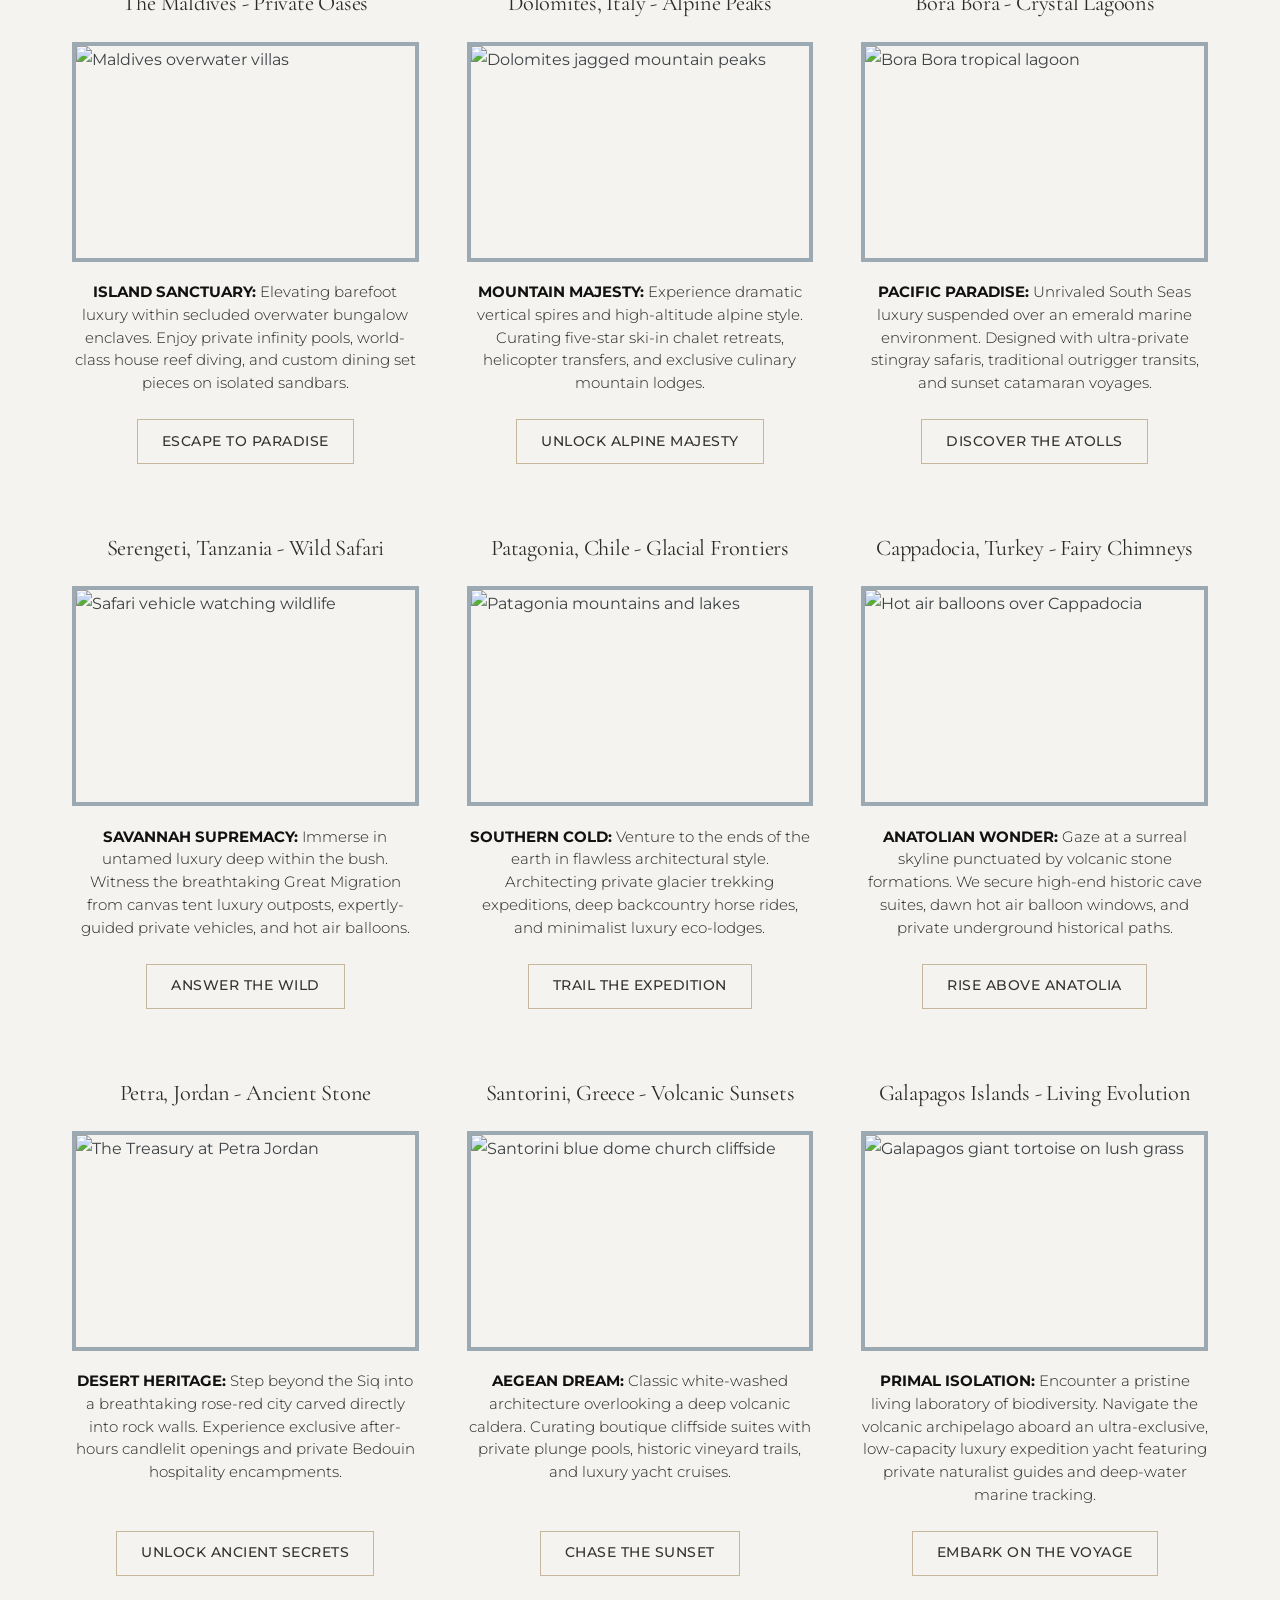
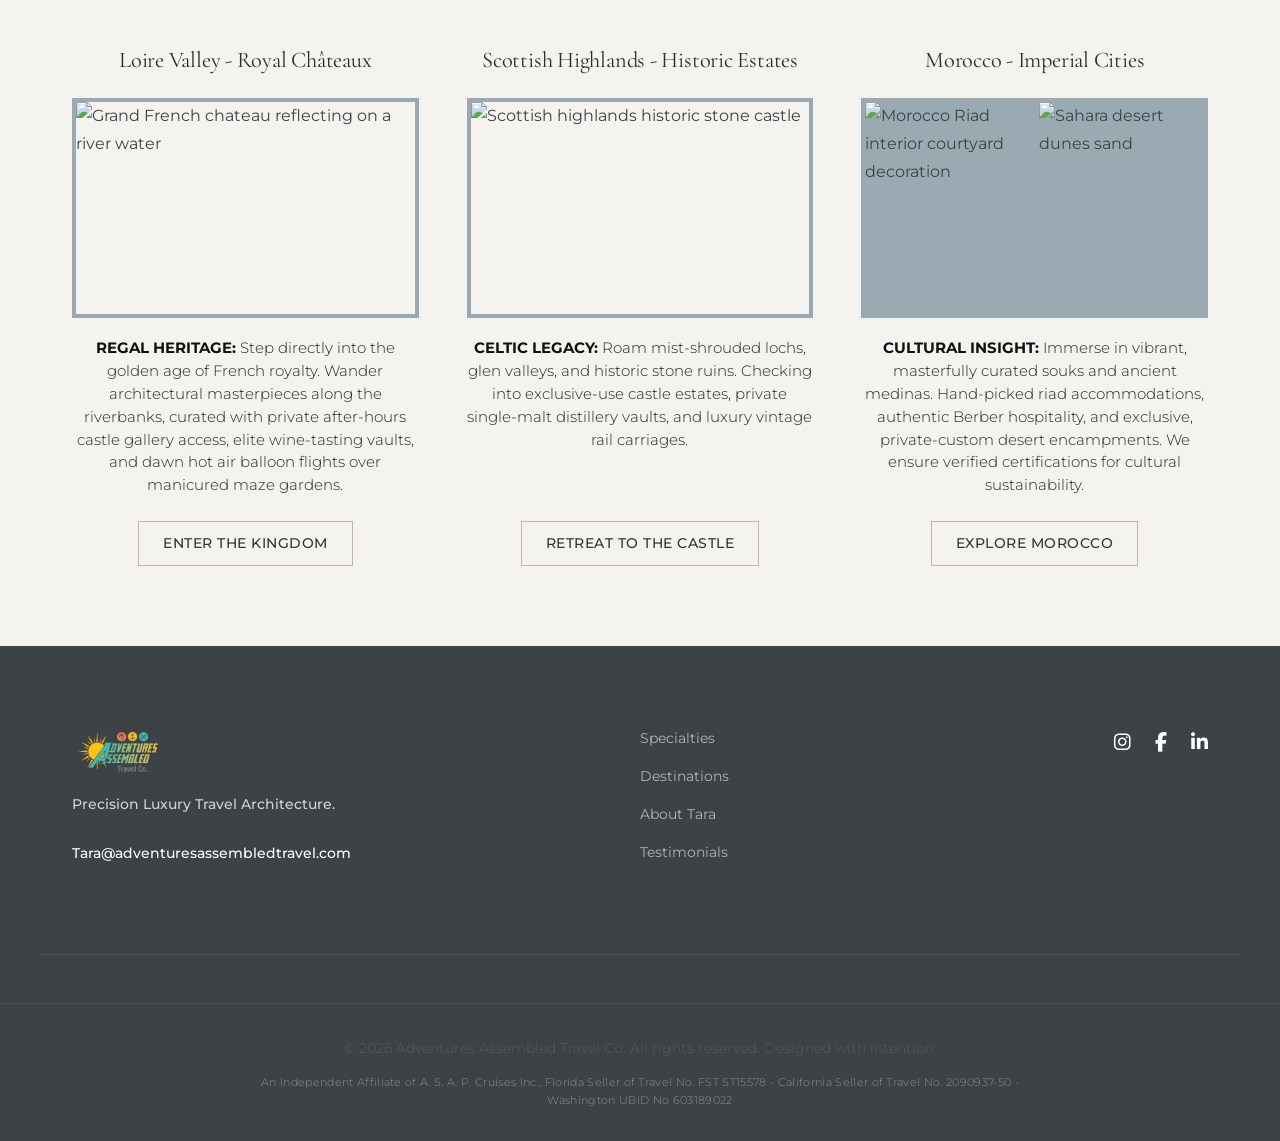
==== commit 45acc013: "Update portfolio-of-wonder.html" ====
--- a/portfolio-of-wonder.html
+++ b/portfolio-of-wonder.html
@@ -17,6 +17,7 @@
     />
     <!-- Isolated Stylesheet for standalone optimization -->
     <link rel="stylesheet" href="specialties.css" />
+    <link rel="icon" type="image/png" href="img/sqaure-logo-small.png" />
   </head>
   <body>
     <!-- Header Navigation (Ecosystem Consistency Met) -->
--- a/specialties.css
+++ b/specialties.css
@@ -850,3 +850,47 @@
     gap: 3.5rem;
   }
 }
+
+@media screen and (max-width: 768px) {
+  .nav-menu {
+    /* ... your existing positioning styles ... */
+
+    opacity: 0;
+    visibility: hidden;
+    pointer-events: none; /* ◄ ADD THIS: Tells mobile devices to ignore taps while hidden */
+
+    transition:
+      opacity 0.3s ease,
+      transform 0.3s ease,
+      visibility 0.3s;
+  }
+
+  .nav-menu.active {
+    opacity: 1;
+    visibility: visible;
+    pointer-events: auto; /* ◄ ADD THIS: Restores full tap functionality when open */
+    transform: translateY(0);
+  }
+}
+@media screen and (max-width: 768px) {
+  .main-header {
+    position: relative;
+    z-index: 1000; /* ◄ Ensures the header element sits high up */
+  }
+
+  .nav-menu {
+    /* ... */
+    z-index: 9999; /* ◄ Forces the dropdown to stay on the absolute top layer */
+  }
+
+  .mobile-toggle {
+    /* ... */
+    z-index: 10000; /* ◄ Keeps the hamburger button above the dropdown box */
+  }
+
+   #higher {
+  margin-top: 5%;
+}
+
+}
+
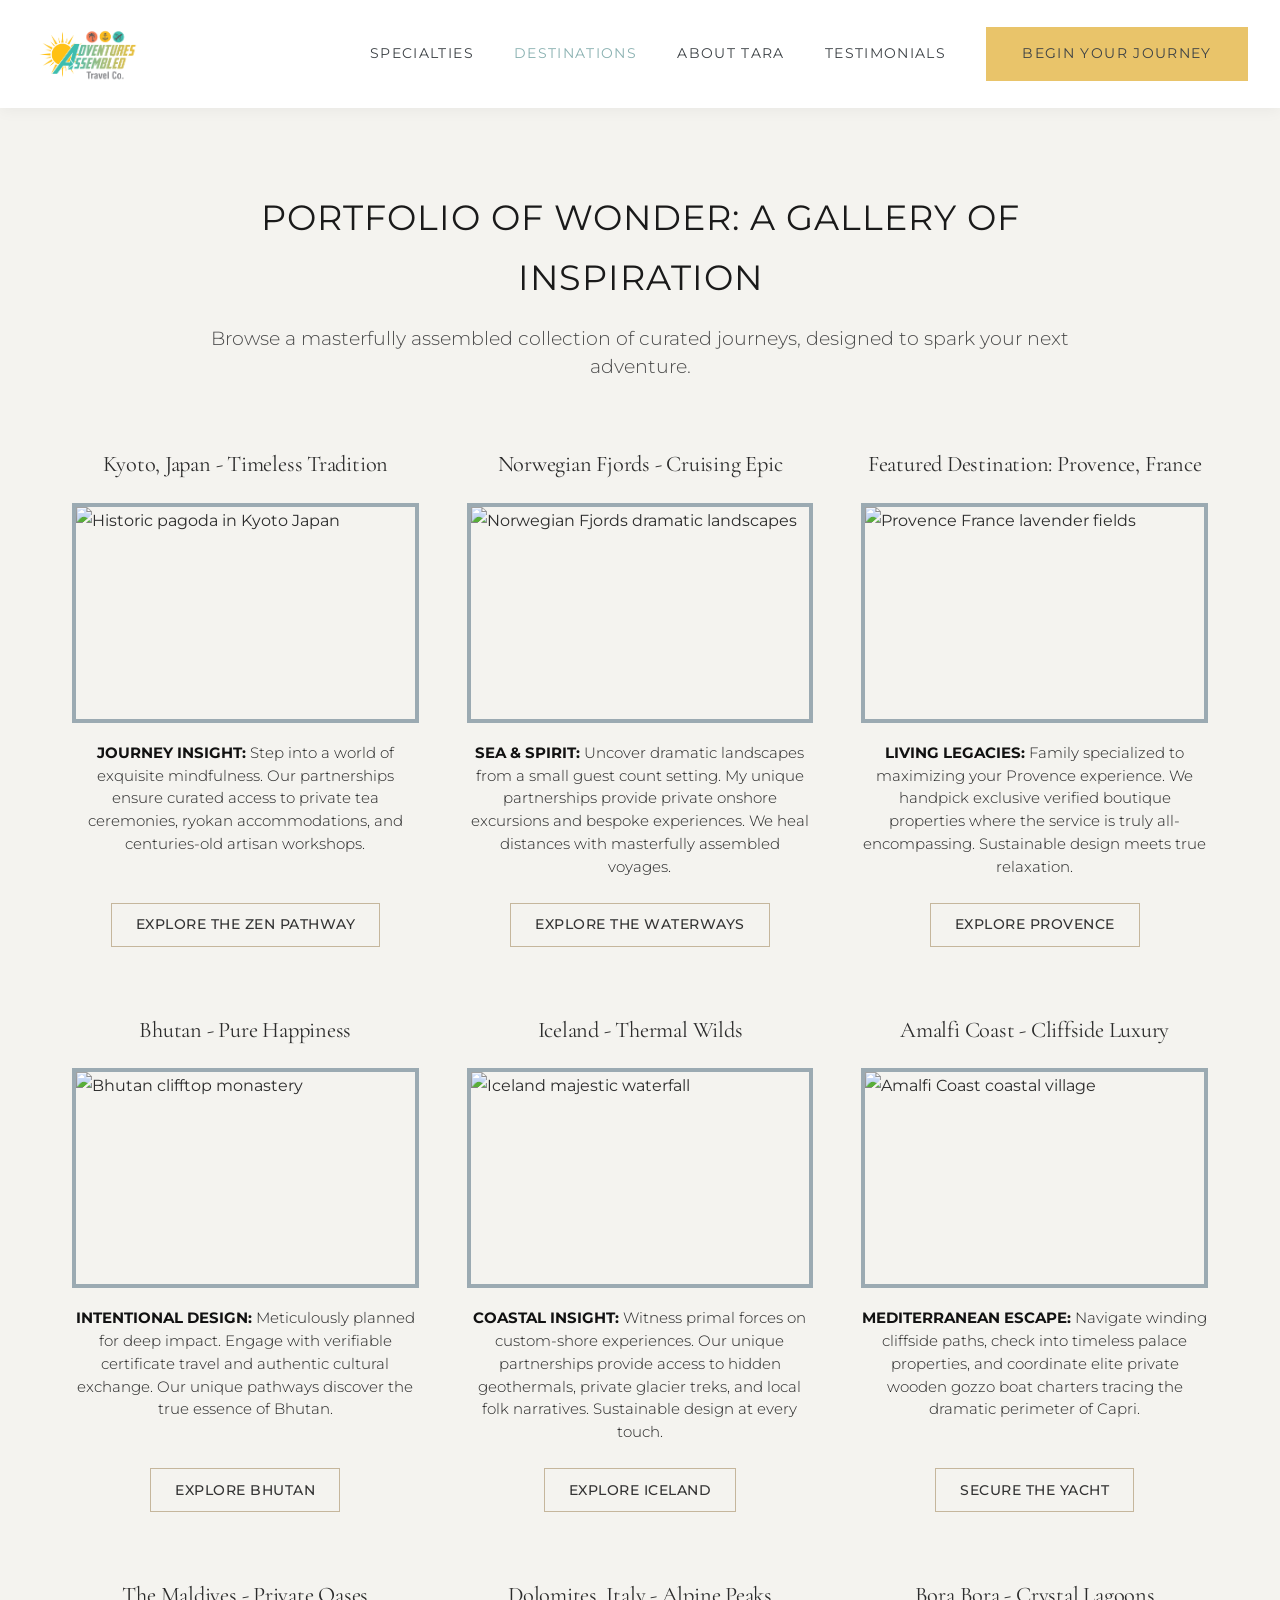
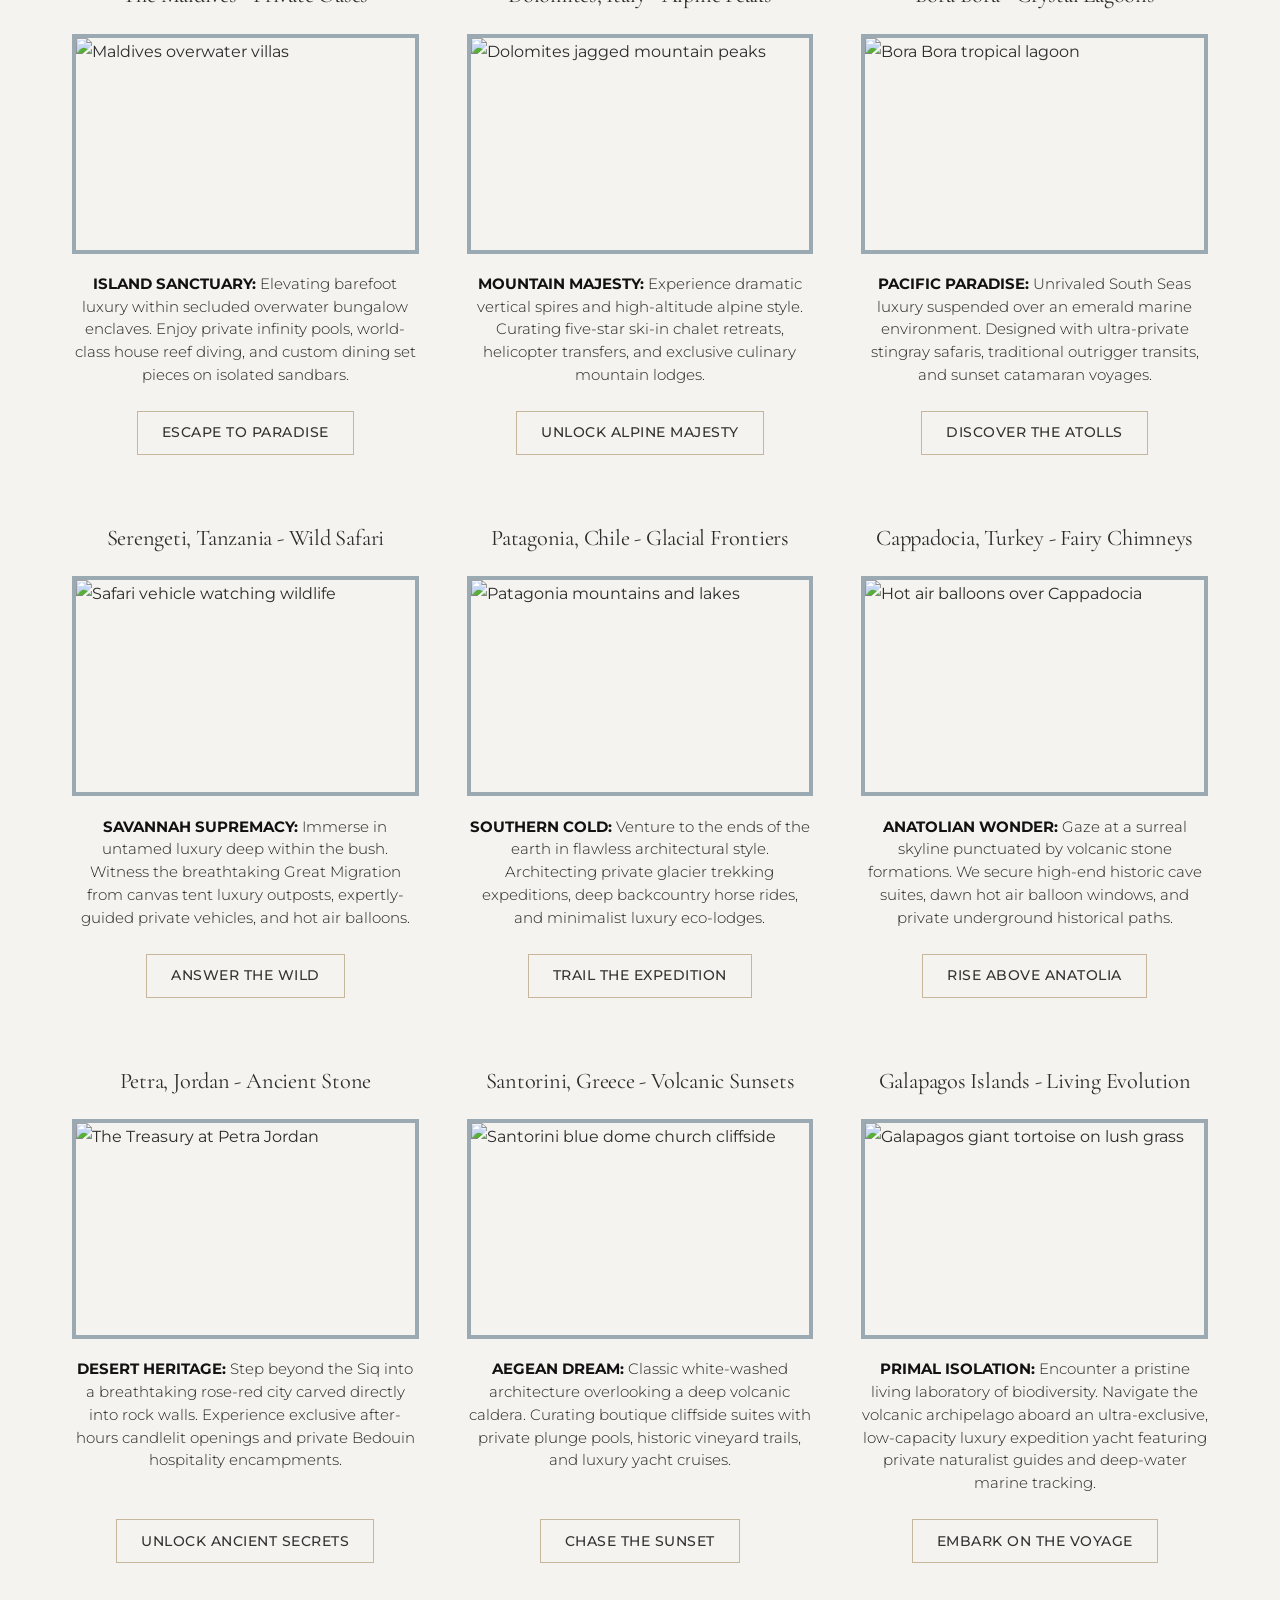
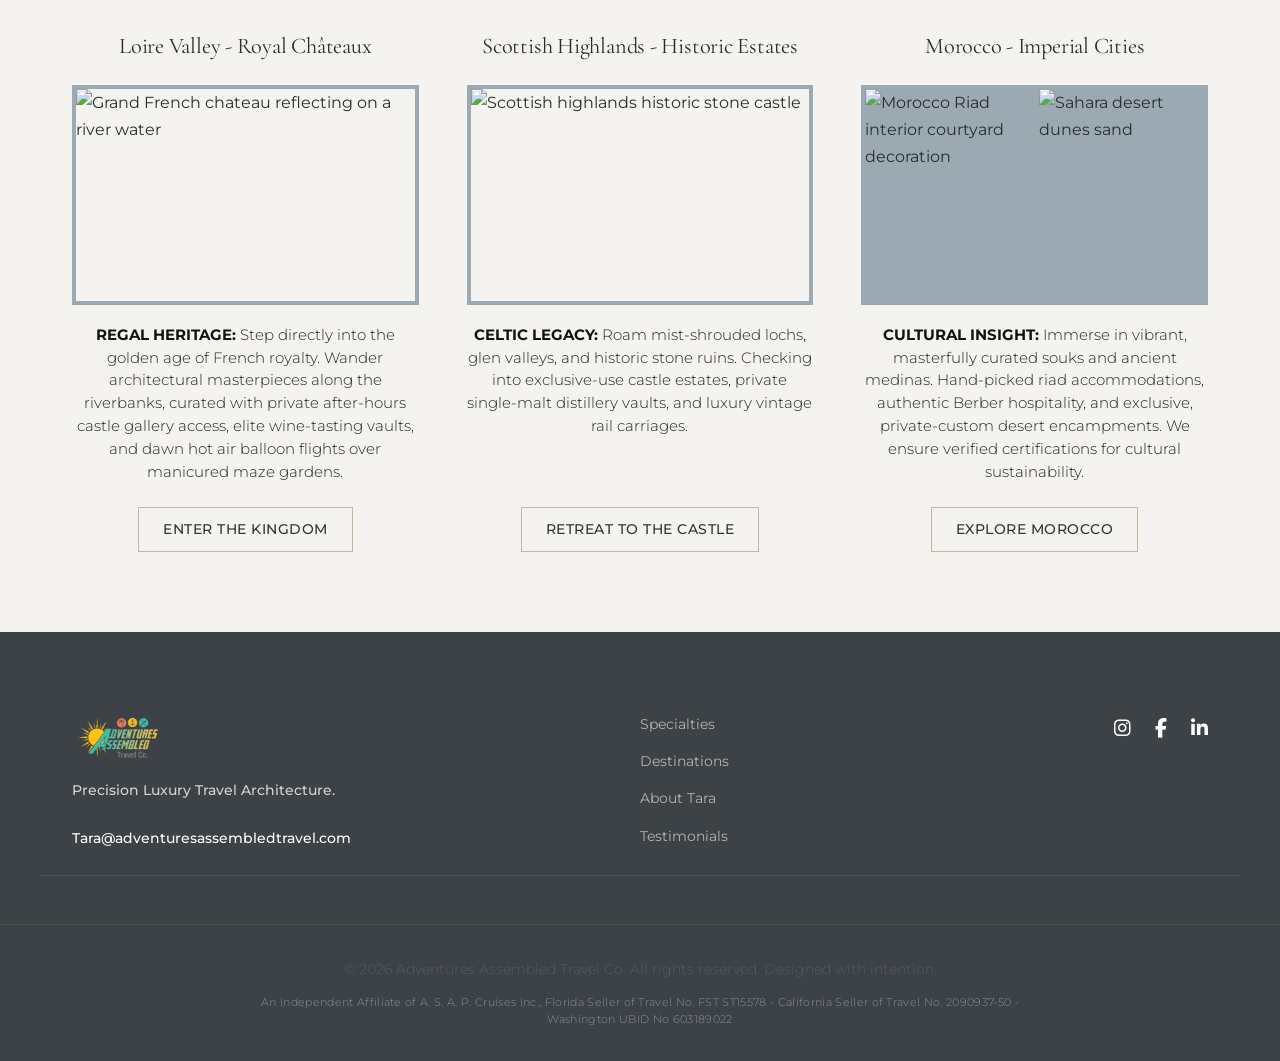
==== commit fcc643ab: "Update print statement from 'Hello' to 'Goodbye'" ====
--- a/portfolio-of-wonder.html
+++ b/portfolio-of-wonder.html
@@ -17,7 +17,7 @@
     />
     <!-- Isolated Stylesheet for standalone optimization -->
     <link rel="stylesheet" href="specialties.css" />
-    <link rel="icon" type="image/png" href="img/sqaure-logo-small.png" />
+    <link rel="icon" type="image/png" href="img/sqaure-logo-small.png?v=1" />
   </head>
   <body>
     <!-- Header Navigation (Ecosystem Consistency Met) -->
--- a/specialties.css
+++ b/specialties.css
@@ -310,7 +310,7 @@
 
 /* Image Column Components */
 .single-block-img {
-  height: 500px;
+  height: 650px;
   width: 100%;
 }
 
@@ -851,6 +851,84 @@
   }
 }
 
+/* Base desktop setting to ensure the toggle button stays hidden on large screens */
+.mobile-toggle {
+  display: none;
+  background: none;
+  border: none;
+  cursor: pointer;
+  font-size: 1.5rem;
+  color: var(--contrast-dark, #333);
+  padding: 0.5rem;
+  z-index: 1001; /* Keeps toggle above overlay elements */
+}
+
+/* ==========================================================================
+   MOBILE RESPONSIVE BREAKPOINT
+   ========================================================================== */
+@media screen and (max-width: 768px) {
+  /* Show the hamburger toggle button */
+  .mobile-toggle {
+    display: block;
+  }
+
+  /* Transform the main header into a relative boundary for the overlay positioning */
+  .main-header {
+    position: relative;
+    display: flex;
+    justify-content: space-between;
+    align-items: center;
+  }
+
+  /* Reconfigure the desktop menu into a hidden mobile dropdown overlay */
+  .nav-menu {
+    position: absolute;
+    top: 100%; /* Sits cleanly right underneath the header height */
+    left: 0;
+    width: 100%;
+    background-color: var(--white, #ffffff);
+    box-shadow: 0 10px 20px rgba(0, 0, 0, 0.05);
+
+    /* Display properties for smooth structural stacking */
+    display: flex;
+    flex-direction: column;
+    align-items: center;
+    padding: 2rem 0;
+    gap: 1.5rem;
+
+    /* Animation state: hidden out of view by default */
+    opacity: 0;
+    visibility: hidden;
+    transform: translateY(-10px);
+    transition:
+      opacity 0.3s ease,
+      transform 0.3s ease,
+      visibility 0.3s;
+    z-index: 1000;
+  }
+
+  /* The class injected by JavaScript to animate the panel seamlessly into view */
+  .nav-menu.active {
+    opacity: 1;
+    visibility: visible;
+    transform: translateY(0);
+  }
+
+  /* Adjust internal link parameters inside mobile layout stack */
+  .nav-menu a {
+    width: 100%;
+    text-align: center;
+    padding: 0.5rem 0;
+    font-size: 1.1rem;
+  }
+
+  /* Force the action button CTA to behave beautifully inside mobile width constraints */
+  .nav-menu .nav-cta {
+    width: 80%;
+    max-width: 280px;
+    margin-top: 0.5rem;
+  }
+}
 @media screen and (max-width: 768px) {
   .nav-menu {
     /* ... your existing positioning styles ... */
@@ -887,10 +965,234 @@
     /* ... */
     z-index: 10000; /* ◄ Keeps the hamburger button above the dropdown box */
   }
-
-   #higher {
-  margin-top: 5%;
-}
-
-}
-
+}
+
+/* --- Global Refinements --- */
+:root {
+  --primary-gold: #c5a059; /* Matching your luxury branding */
+  --deep-charcoal: #2c2c2c;
+  --soft-white: #f9f9f9;
+  --transition-smooth: all 0.4s cubic-bezier(0.165, 0.84, 0.44, 1);
+}
+
+body {
+  font-family: "Montserrat", sans-serif;
+  color: var(--deep-charcoal);
+  line-height: 1.7;
+  overflow-x: hidden;
+}
+
+h1,
+h2,
+h3 {
+  font-family: "Cormorant Garamond", serif;
+  font-weight: 600;
+}
+
+.container {
+  max-width: 1200px;
+  margin: 0 auto;
+  padding: 0 2rem;
+}
+
+/* --- Navigation & Header Fixes --- */
+.main-header {
+  display: flex;
+  justify-content: space-between;
+  align-items: center;
+  padding: 1.5rem 2rem;
+  position: sticky;
+  top: 0;
+  background: white;
+  z-index: 1000;
+  box-shadow: 0 2px 15px rgba(0, 0, 0, 0.05);
+}
+
+.brand-logo-img {
+  height: 60px;
+  width: auto;
+}
+
+/* --- Hero & Shortcut Pills --- */
+.specialties-hero {
+  padding: 6rem 0 3rem;
+  background-color: var(--soft-white);
+}
+
+.shortcuts-wrapper {
+  display: flex;
+  flex-wrap: wrap;
+  justify-content: center;
+  gap: 1rem;
+  padding: 2rem 0;
+}
+
+.shortcut-pill {
+  padding: 0.8rem 1.5rem;
+  border: 1px solid var(--primary-gold);
+  color: var(--primary-gold);
+  text-decoration: none;
+  border-radius: 50px;
+  font-size: 0.9rem;
+  font-weight: 500;
+  transition: var(--transition-smooth);
+}
+
+.shortcut-pill:hover {
+  background: var(--primary-gold);
+  color: white;
+}
+
+/* --- Editorial Layout (The "Meat" of the Page) --- */
+.specialty-detail-block {
+  padding: 5rem 0;
+}
+
+.background-alternate {
+  background-color: #f4f4f4;
+}
+
+.editorial-row {
+  display: flex;
+  align-items: center;
+  gap: 4rem;
+}
+
+.row-reverse {
+  flex-direction: row-reverse;
+}
+
+.editorial-text-col,
+.editorial-media-col {
+  flex: 1;
+}
+
+.category-tag {
+  display: block;
+  color: var(--primary-gold);
+  text-transform: uppercase;
+  letter-spacing: 2px;
+  font-size: 0.8rem;
+  margin-bottom: 1rem;
+}
+
+.section-tagline-text {
+  font-style: italic;
+  font-family: "Cormorant Garamond", serif;
+  font-size: 1.2rem;
+  margin-bottom: 1.5rem;
+}
+
+.media-container-rounded img {
+  width: 100%;
+  border-radius: 8px;
+  box-shadow: 0 20px 40px rgba(0, 0, 0, 0.1);
+}
+
+/* --- Theme Park Mosaic Grid --- */
+.triple-mosaic-specialties {
+  display: grid;
+  grid-template-columns: repeat(2, 1fr);
+  gap: 15px;
+}
+
+.mosaic-mini-card:first-child {
+  grid-column: span 2;
+}
+
+/* --- Sub-Destinations Grid --- */
+.sub-destinations-grid {
+  display: grid;
+  grid-template-columns: repeat(auto-fit, minmax(300px, 1fr));
+  gap: 2rem;
+  margin-top: 3rem;
+}
+
+.sub-dest-card {
+  padding: 2rem;
+  border: 1px solid #eee;
+  background: white;
+  transition: var(--transition-smooth);
+}
+
+.sub-dest-card:hover {
+  border-color: var(--primary-gold);
+  transform: translateY(-5px);
+}
+
+/* --- RESPONSIVE MEDIA QUERIES --- */
+
+/* Mobile & Tablet Portrait */
+@media (max-width: 992px) {
+  .editorial-row,
+  .editorial-row.row-reverse {
+    flex-direction: column; /* Stack vertically on small screens */
+    text-align: center;
+    gap: 3rem;
+  }
+
+  .editorial-text-col {
+    order: 1; /* Always put text above image on mobile */
+  }
+
+  .editorial-media-col {
+    order: 2;
+    width: 100%;
+  }
+
+  .hero-title-editorial {
+    font-size: 2.5rem;
+  }
+}
+
+/* Mobile Small */
+@media (max-width: 600px) {
+  .shortcuts-wrapper {
+    flex-direction: column;
+    align-items: center;
+  }
+
+  .shortcut-pill {
+    width: 80%;
+  }
+
+  .main-header {
+    padding: 1rem;
+  }
+}
+
+/* 1. Control the structural layout of the grid itself */
+.triple-mosaic-specialties {
+  display: grid;
+  grid-template-columns: repeat(2, 1fr);
+  gap: 15px;
+}
+
+/* 2. Target the wrappers inside the grid to enforce clean bounds */
+.triple-mosaic-specialties .mosaic-mini-card {
+  border-radius: 8px; /* Keeps your styling uniform */
+}
+
+/* 3. Force the images to behave cleanly at a natural scale */
+.triple-mosaic-specialties img {
+  width: 100%;
+  height: 220px; /* Sets a uniform frame height for the lower two rows */
+  object-fit: cover; /* Stops stretching/distorting, scales naturally */
+  object-position: center; /* Keeps the focal point centered */
+  display: block;
+}
+
+/* 4. Make the top image taller since it spans the full width */
+.triple-mosaic-specialties .mosaic-mini-card:first-child img {
+  height: 480px; /* Gives the featured top item a commanding, cinematic frame */
+}
+
+/* --- Mobile Fix for the Mosaic --- */
+@media (max-width: 600px) {
+  .triple-mosaic-specialties img {
+    height: 180px; /* Shrinks the height gracefully on small phones */
+  }
+  .triple-mosaic-specialties .mosaic-mini-card:first-child img {
+    height: 200px; /* Adjusts top image so it looks perfect on a vertical screen */
+  }
+}
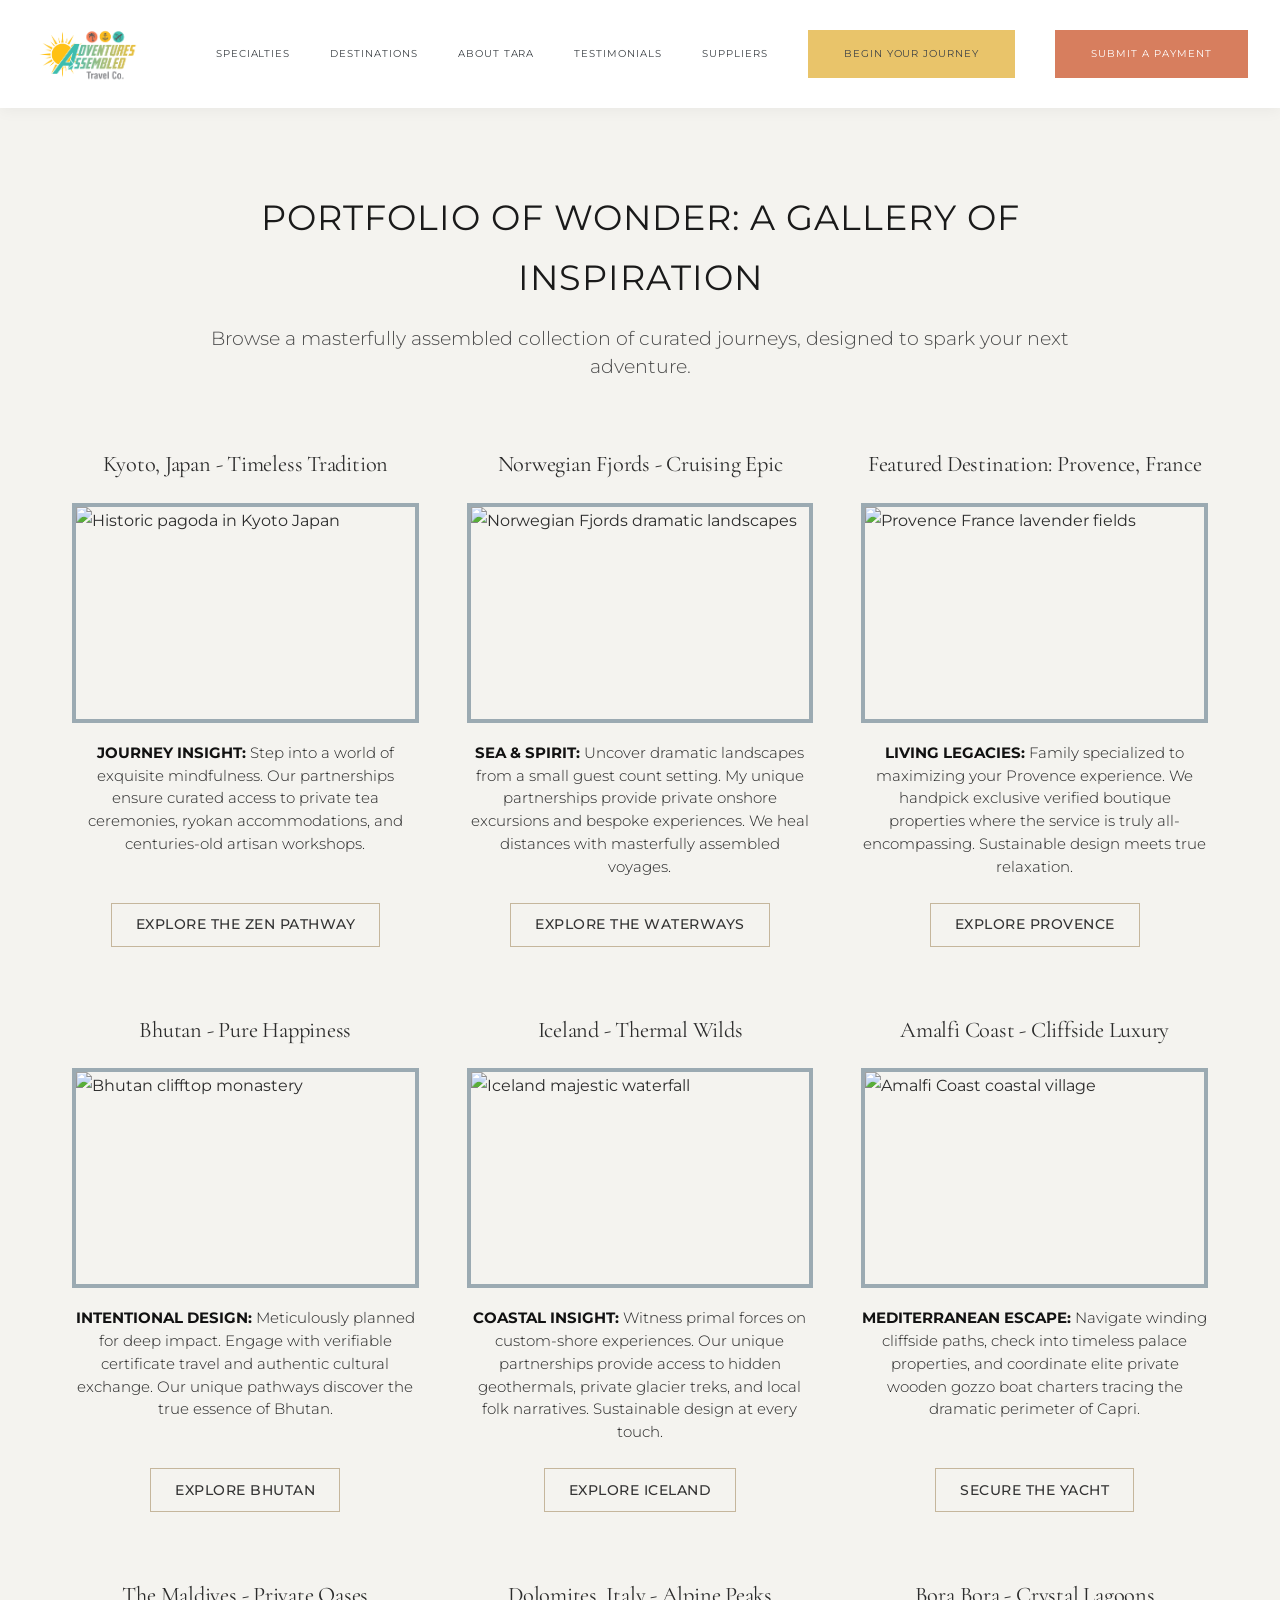
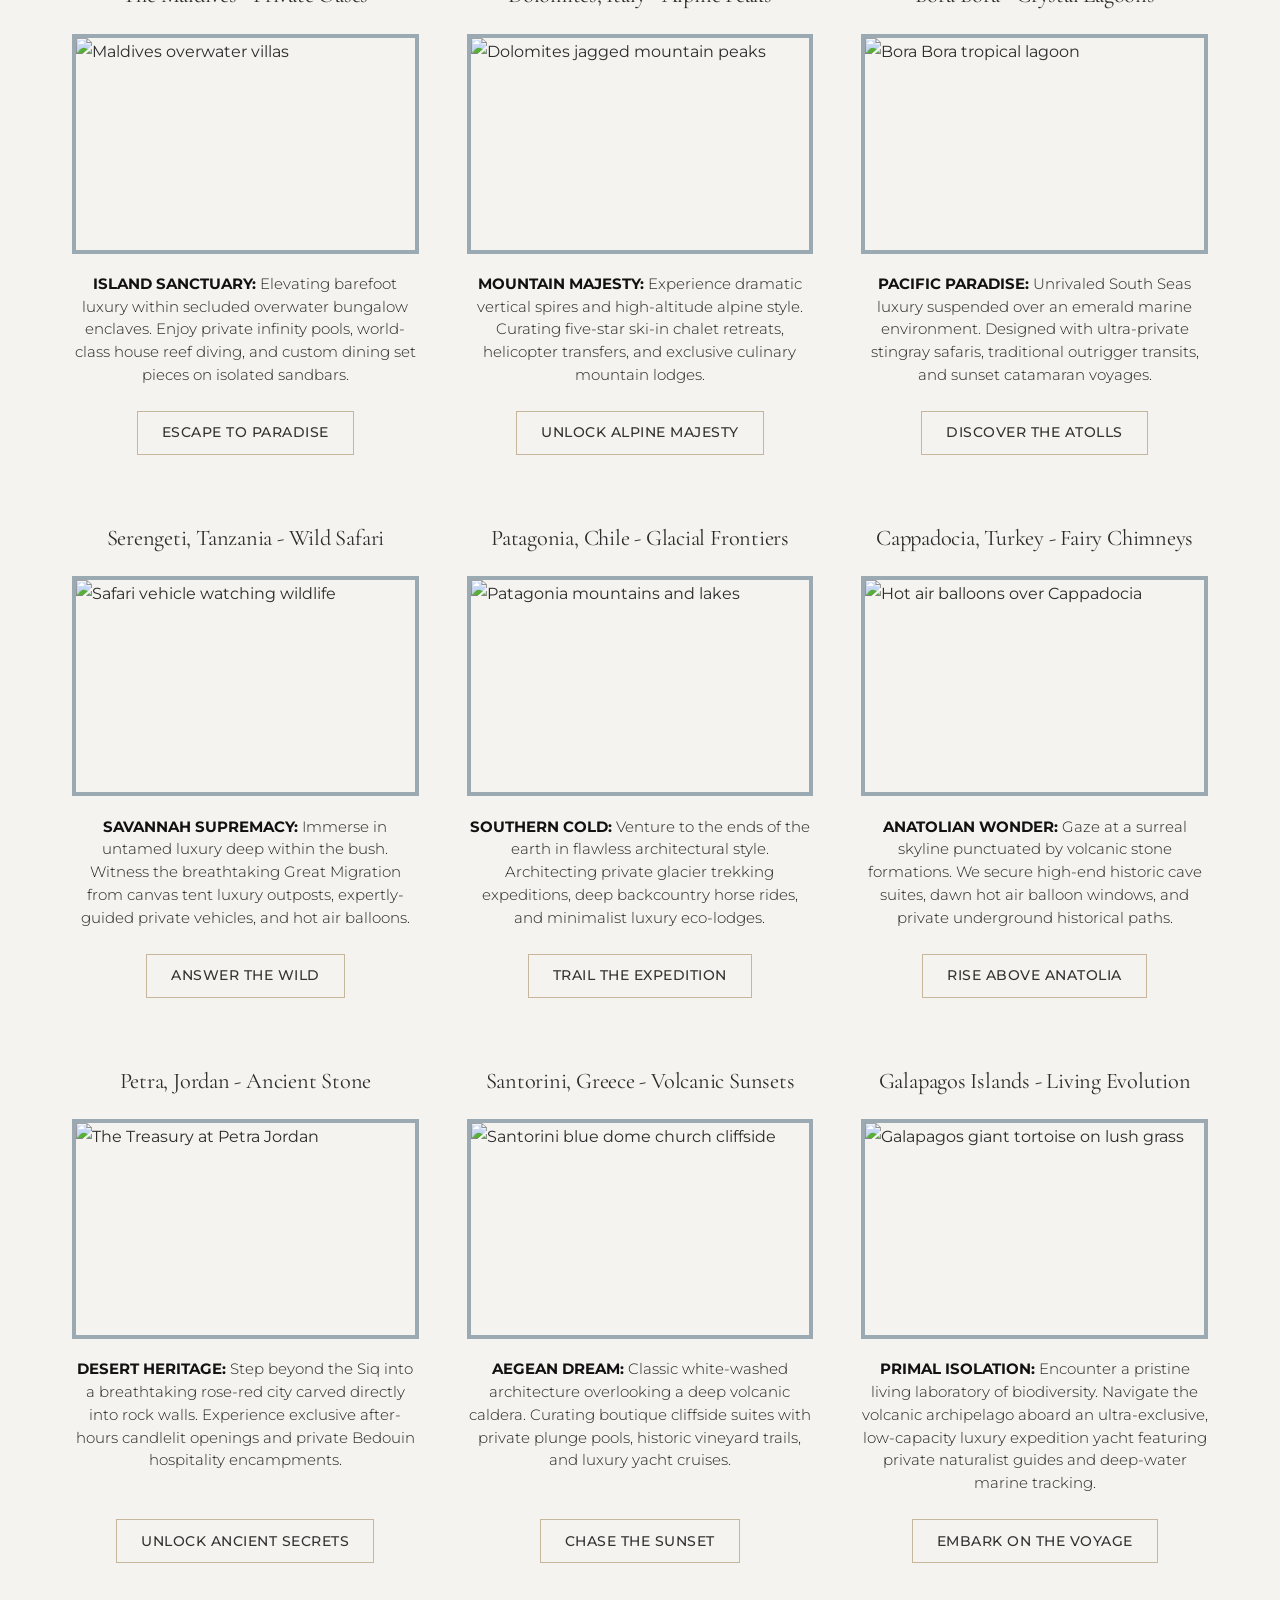
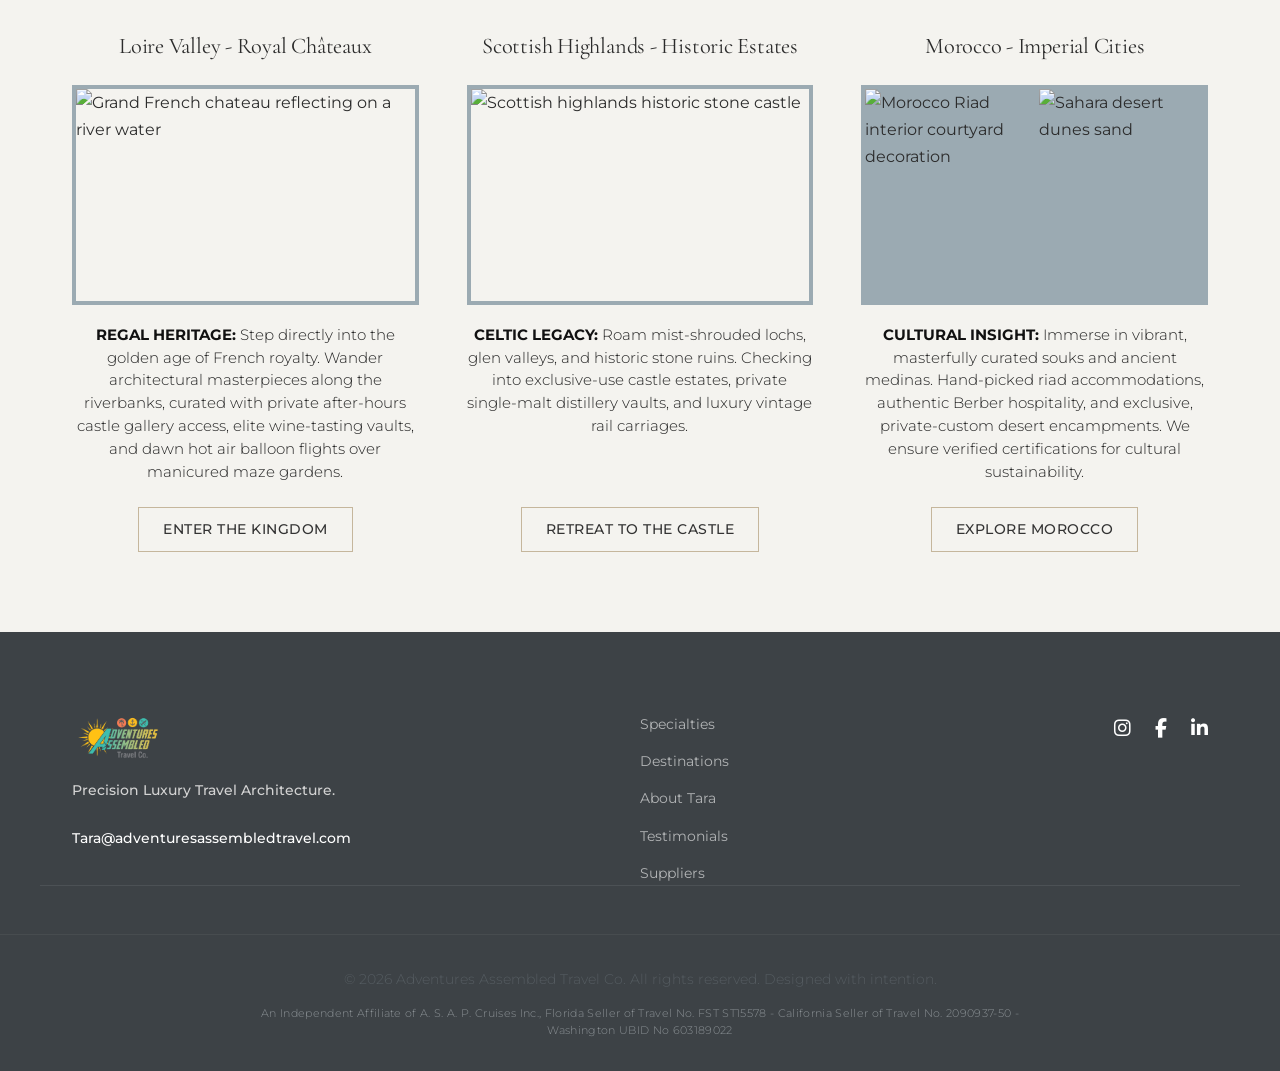
==== commit abdcec55: "Change 'Hello World' to 'Goodbye World'" ====
--- a/portfolio-of-wonder.html
+++ b/portfolio-of-wonder.html
@@ -17,7 +17,7 @@
     />
     <!-- Isolated Stylesheet for standalone optimization -->
     <link rel="stylesheet" href="specialties.css" />
-    <link rel="icon" type="image/png" href="img/sqaure-logo-small.png?v=1" />
+    <link rel="icon" type="image/png" href="img/sqaure-logo-small.png" />
   </head>
   <body>
     <!-- Header Navigation (Ecosystem Consistency Met) -->
@@ -37,15 +37,21 @@
       </div>
       <nav class="nav-menu" id="navMenu">
         <a href="specialties.html">Specialties</a>
-        <a href="portfolio-of-wonder.html" class="active-nav-link"
-          >Destinations</a
-        >
+        <a href="portfolio-of-wonder.html">Destinations</a>
         <a href="index.html#about">About Tara</a>
         <a href="index.html#testimonials">Testimonials</a>
+        <a href="suppliers.html">Suppliers</a>
         <a
           href="mailto:Tara@adventuresassembledtravel.com?subject=Inquiry:%20Bespoke%20Travel%20Assembly"
           class="btn btn-primary nav-cta"
           >Begin Your Journey</a
+        >
+        <a
+          href="https://adventuresassembledtravel.com/mpg/submit-a-payment/"
+          class="btn btn-secondary nav-payment-btn"
+          target="_blank"
+          rel="noopener noreferrer"
+          >Submit a Payment</a
         >
       </nav>
       <button class="mobile-toggle" id="mobileToggle" aria-label="Toggle Menu">
@@ -534,6 +540,7 @@
           <a href="portfolio-of-wonder.html">Destinations</a>
           <a href="index.html#about">About Tara</a>
           <a href="index.html#testimonials">Testimonials</a>
+          <a href="suppliers.html">Suppliers</a>
         </div>
         <div class="footer-socials">
           <a
--- a/specialties.css
+++ b/specialties.css
@@ -1,4 +1,12 @@
 /* ==========================================================================
+   ISOLATED SPECIALTIES STYLESHEET (`specialties.css`)
+   Color Palette: "Vintage Horizon" Luxury System
+   ========================================================================== */
+
+:root {
+  --primary-base: #fcfaf7; /* Creamy Alabaster Background */
+  --contrast-dark: #3d4246; /* Charcoal Slate Typography */
+  --accent-gold: #e9c46a; /* Logo Sun Gold *//* ==========================================================================
    ISOLATED SPECIALTIES STYLESHEET (`specialties.css`)
    Color Palette: "Vintage Horizon" Luxury System
    ========================================================================== */
@@ -163,7 +171,7 @@
 .nav-menu a {
   text-decoration: none;
   color: var(--contrast-dark);
-  font-size: 0.85rem;
+  font-size: 0.6rem;
   text-transform: uppercase;
   letter-spacing: 0.1em;
   transition: var(--transition-smooth);
@@ -919,7 +927,7 @@
     width: 100%;
     text-align: center;
     padding: 0.5rem 0;
-    font-size: 1.1rem;
+    font-size: 0.6rem;
   }
 
   /* Force the action button CTA to behave beautifully inside mobile width constraints */
@@ -1196,3 +1204,1217 @@
     height: 200px; /* Adjusts top image so it looks perfect on a vertical screen */
   }
 }
+
+/* Terracotta Orange Button Variant */
+.nav-payment-btn {
+  background-color: #d77e5e !important; /* Terracotta Orange */
+  border-color: #d77e5e !important;
+  color: #ffffff !important;
+}
+
+.nav-payment-btn:hover {
+  background-color: #c46b4b !important; /* Slightly deeper terracotta on hover */
+  border-color: #c46b4b !important;
+}
+
+  --accent-teal: #8ab1b1; /* Logo 'A' Muted Teal */
+  --accent-terracotta: #d77e5e; /* Logo Palm Circle Terracotta */
+  --white: #ffffff;
+  --transition-smooth: all 0.4s cubic-bezier(0.25, 1, 0.5, 1);
+}
+
+/* Base Normalizations */
+* {
+  box-sizing: border-box;
+  margin: 0;
+  padding: 0;
+}
+
+html {
+  scroll-behavior: smooth;
+}
+
+body {
+  background-color: var(--primary-base);
+  color: var(--contrast-dark);
+  font-family: "Montserrat", sans-serif;
+  font-size: 16px;
+  line-height: 1.75;
+  overflow-x: hidden;
+}
+
+/* Typography Hierarchy */
+h1,
+h2,
+h3,
+h4,
+.hero-title-editorial,
+.section-tagline-text {
+  font-family: "Cormorant Garamond", serif;
+  font-weight: 400;
+  letter-spacing: -0.01em;
+  color: var(--contrast-dark);
+}
+
+p {
+  font-weight: 300;
+  color: #555c61;
+  margin-bottom: 1.5rem;
+}
+
+strong {
+  font-weight: 500;
+  color: var(--contrast-dark);
+}
+
+/* Global Utilities */
+.text-center {
+  text-align: center;
+}
+.container {
+  width: 100%;
+  max-width: 1200px;
+  margin: 0 auto;
+  padding: 0 2rem;
+}
+.container-narrow {
+  max-width: 800px;
+  margin: 0 auto;
+}
+.alignment-center {
+  align-items: center;
+}
+
+/* Refined Media Container Shapes (Rounded Rectangles/Squares) */
+.media-container-rounded {
+  border-radius: 12px;
+  overflow: hidden;
+  box-shadow: 0 15px 35px rgba(0, 0, 0, 0.03);
+}
+
+.media-container-rounded img {
+  width: 100%;
+  height: 100%;
+  object-fit: cover;
+  display: block;
+  transition: var(--transition-smooth);
+}
+
+/* Buttons */
+.btn {
+  display: inline-block;
+  padding: 0.9rem 2.2rem;
+  font-family: "Montserrat", sans-serif;
+  font-size: 0.85rem;
+  font-weight: 400;
+  text-transform: uppercase;
+  letter-spacing: 0.15em;
+  text-decoration: none;
+  transition: var(--transition-smooth);
+  cursor: pointer;
+  border: 1px solid transparent;
+}
+
+.btn-primary {
+  background-color: var(--accent-gold);
+  color: var(--contrast-dark);
+  border-color: var(--accent-gold);
+}
+
+.btn-primary:hover {
+  background-color: transparent;
+  border-color: var(--contrast-dark);
+}
+
+.btn-accent {
+  background-color: transparent;
+  color: var(--contrast-dark);
+  border-color: var(--contrast-dark);
+  margin-top: 1rem;
+}
+
+.btn-accent:hover {
+  background-color: var(--accent-gold);
+  border-color: var(--accent-gold);
+}
+
+/* ==========================================================================
+   HEADER NAVIGATION (Eco-Harmonized)
+   ========================================================================== */
+.main-header {
+  display: flex;
+  justify-content: space-between;
+  align-items: center;
+  padding: 1.5rem 3rem;
+  background-color: rgba(252, 250, 247, 0.96);
+  position: sticky;
+  top: 0;
+  z-index: 1000;
+  box-shadow: 0 2px 20px rgba(0, 0, 0, 0.02);
+}
+
+.brand-logo-link {
+  display: flex;
+  align-items: center;
+}
+
+.brand-logo-img {
+  height: 60px;
+  width: auto;
+  display: block;
+}
+
+.nav-menu {
+  display: flex;
+  align-items: center;
+  gap: 2.5rem;
+}
+
+.nav-menu a {
+  text-decoration: none;
+  color: var(--contrast-dark);
+  font-size: 0.6rem;
+  text-transform: uppercase;
+  letter-spacing: 0.1em;
+  transition: var(--transition-smooth);
+}
+
+.nav-menu a:not(.nav-cta):hover,
+.active-nav-link {
+  color: var(--accent-teal) !important;
+}
+
+.mobile-toggle {
+  display: none;
+  background: none;
+  border: none;
+  font-size: 1.5rem;
+  color: var(--contrast-dark);
+  cursor: pointer;
+}
+
+/* ==========================================================================
+   HERO & SHORTCUTS NAVIGATION
+   ========================================================================== */
+.specialties-hero {
+  padding: 6rem 0 3rem 0;
+  background-color: var(--primary-base);
+}
+
+.sub-heading-caps {
+  display: block;
+  font-size: 0.8rem;
+  text-transform: uppercase;
+  letter-spacing: 0.2em;
+  color: var(--accent-terracotta);
+  margin-bottom: 1rem;
+}
+
+.hero-title-editorial {
+  font-size: 4rem;
+  line-height: 1.15;
+  margin-bottom: 2rem;
+}
+
+.hero-lead-text {
+  font-size: 1.15rem;
+  font-weight: 300;
+  color: #4a5054;
+}
+
+.specialties-shortcuts {
+  padding-bottom: 4rem;
+  border-bottom: 1px solid rgba(61, 66, 70, 0.08);
+}
+
+.shortcuts-wrapper {
+  display: flex;
+  justify-content: center;
+  flex-wrap: wrap;
+  gap: 1rem;
+}
+
+.shortcut-pill {
+  font-family: "Montserrat", sans-serif;
+  font-size: 0.75rem;
+  text-transform: uppercase;
+  letter-spacing: 0.1em;
+  color: var(--contrast-dark);
+  text-decoration: none;
+  padding: 0.6rem 1.5rem;
+  border: 1px solid rgba(61, 66, 70, 0.15);
+  border-radius: 50px;
+  transition: var(--transition-smooth);
+}
+
+.shortcut-pill:hover {
+  border-color: var(--accent-teal);
+  color: var(--accent-teal);
+  background-color: var(--white);
+}
+
+/* ==========================================================================
+   DYNAMIC EDITORIAL ROW BLOCKS
+   ========================================================================== */
+.specialty-detail-block {
+  padding: 8rem 0;
+}
+
+.background-alternate {
+  background-color: rgba(138, 177, 177, 0.04);
+}
+
+.editorial-row {
+  display: grid;
+  grid-template-columns: 1.1fr 0.9fr;
+  gap: 5rem;
+}
+
+.row-reverse {
+  grid-template-columns: 0.9fr 1.1fr;
+}
+
+.row-reverse .editorial-text-col {
+  grid-column: 2;
+}
+
+.row-reverse .editorial-media-col {
+  grid-column: 1;
+}
+
+.category-tag {
+  display: inline-block;
+  font-size: 0.75rem;
+  text-transform: uppercase;
+  letter-spacing: 0.15em;
+  color: var(--accent-teal);
+  font-weight: 500;
+  margin-bottom: 0.5rem;
+}
+
+.editorial-text-col h2 {
+  font-size: 3rem;
+  line-height: 1.2;
+  margin-bottom: 0.5rem;
+}
+
+.section-tagline-text {
+  font-size: 1.25rem;
+  font-style: italic;
+  color: var(--accent-terracotta);
+  margin-bottom: 2rem;
+}
+
+.advisor-creds-box {
+  background-color: var(--white);
+  padding: 1.5rem;
+  border-left: 3px solid var(--accent-teal);
+  margin: 2rem 0;
+  box-shadow: 0 5px 15px rgba(0, 0, 0, 0.01);
+}
+
+.advisor-creds-box p {
+  margin-bottom: 0;
+  font-size: 0.95rem;
+}
+
+/* Image Column Components */
+.single-block-img {
+  height: 650px;
+  width: 100%;
+}
+
+#higher {
+  margin-top: -120%;
+}
+
+/* Asymmetric Layered Image Stack Layout for Disney Section */
+.image-stack-layout {
+  position: relative;
+  height: 520px;
+  width: 100%;
+}
+
+.main-stacked-img {
+  position: absolute;
+  top: 0;
+  left: 0;
+  width: 80%;
+  height: 420px;
+  z-index: 2;
+}
+
+.sub-stacked-img {
+  position: absolute;
+  bottom: 0;
+  right: 0;
+  width: 70%;
+  height: 300px;
+  z-index: 1;
+  border: 6px solid var(--primary-base); /* Elegant visual overlap separation */
+}
+
+.image-stack-layout:hover .media-container-rounded img {
+  transform: scale(1.03);
+}
+
+/* ==========================================================================
+   SUB-DESTINATIONS EDITORIAL PORTFOLIO GRID
+   ========================================================================== */
+.sub-destinations-title {
+  margin-top: 8rem;
+  margin-bottom: 4rem;
+}
+
+.sub-destinations-title h3 {
+  font-size: 2.4rem;
+  margin-bottom: 1rem;
+}
+
+.sub-destinations-grid {
+  display: grid;
+  grid-template-columns: repeat(3, 1fr);
+  gap: 2rem;
+}
+
+.sub-dest-card {
+  background-color: var(--white);
+  padding: 2.5rem;
+  border-radius: 8px;
+  box-shadow: 0 10px 30px rgba(0, 0, 0, 0.01);
+  transition: var(--transition-smooth);
+  border-top: 2px solid transparent;
+}
+
+.sub-dest-card h4 {
+  font-size: 1.5rem;
+  margin-bottom: 1rem;
+  color: var(--contrast-dark);
+}
+
+.sub-dest-card p {
+  font-size: 0.9rem;
+  line-height: 1.7;
+  margin-bottom: 0;
+}
+
+.sub-dest-card:hover {
+  transform: translateY(-5px);
+  border-top-color: var(--accent-gold);
+  box-shadow: 0 15px 35px rgba(0, 0, 0, 0.03);
+}
+
+/* Mini Card Mosaic for Niche Category Row */
+.triple-mosaic-specialties {
+  display: grid;
+  grid-template-columns: repeat(2, 1fr);
+  gap: 1.5rem;
+}
+
+.mosaic-mini-card {
+  height: 240px;
+}
+
+.triple-mosaic-specialties .mosaic-mini-card:first-child {
+  grid-row: span 2;
+  height: 495px;
+}
+
+/* ==========================================================================
+   FOOTER PACK (Ecosystem-Locked)
+   ========================================================================== */
+.main-footer {
+  background-color: var(--contrast-dark);
+  color: rgba(255, 255, 255, 0.6);
+  padding: 5rem 0 2rem 0;
+  font-size: 0.9rem;
+}
+
+.footer-grid {
+  display: grid;
+  grid-template-columns: 2fr 1fr 1fr;
+  gap: 4rem;
+  border-bottom: 1px solid rgba(255, 255, 255, 0.08);
+  padding-bottom: 4rem;
+  margin-bottom: 2rem;
+}
+
+.footer-brand {
+  display: flex;
+  flex-direction: column;
+  align-items: flex-start;
+}
+
+.footer-logo-link {
+  display: inline-block;
+  margin-bottom: 1rem;
+  transition: var(--transition-smooth);
+}
+
+.footer-logo-img {
+  height: 50px;
+  width: auto;
+  display: block;
+}
+
+.footer-logo-link:hover {
+  transform: scale(1.02);
+}
+
+.footer-links {
+  display: flex;
+  flex-direction: column;
+  gap: 0.8rem;
+}
+
+.footer-links a {
+  color: rgba(255, 255, 255, 0.6);
+  text-decoration: none;
+  transition: var(--transition-smooth);
+}
+
+.footer-links a:hover {
+  color: var(--accent-gold);
+}
+
+.footer-socials {
+  display: flex;
+  gap: 1.5rem;
+  justify-content: flex-end;
+}
+
+.footer-socials a {
+  color: var(--white);
+  font-size: 1.2rem;
+  transition: var(--transition-smooth);
+}
+
+.footer-socials a:hover {
+  color: var(--accent-teal);
+}
+
+.footer-bottom {
+  border-top: 1px solid rgba(255, 255, 255, 0.05);
+  padding-top: 2rem;
+  margin-top: 3rem;
+}
+
+.footer-copyright {
+  margin-bottom: 0.8rem;
+}
+
+.footer-compliance {
+  font-family: "Montserrat", sans-serif;
+  font-size: 0.68rem;
+  font-weight: 300;
+  line-height: 1.6;
+  letter-spacing: 0.03em;
+  color: #8a9094;
+  max-width: 850px;
+  margin: 0 auto;
+  padding: 0 1rem;
+}
+
+/* ==========================================================================
+   MEDIA QUERY RESPONSIVE ENGINE (Specialties Isolated Framework)
+   ========================================================================== */
+@media screen and (max-width: 1024px) {
+  .sub-destinations-grid {
+    grid-template-columns: repeat(2, 1fr);
+  }
+}
+
+@media screen and (max-width: 768px) {
+  .editorial-row,
+  .row-reverse {
+    grid-template-columns: 1fr;
+    gap: 3rem;
+  }
+
+  .row-reverse .editorial-text-col,
+  .row-reverse .editorial-media-col {
+    grid-column: auto;
+  }
+
+  .hero-title-editorial {
+    font-size: 2.8rem;
+  }
+
+  .editorial-text-col h2 {
+    font-size: 2.2rem;
+  }
+
+  .sub-destinations-grid {
+    grid-template-columns: 1fr;
+    gap: 1.5rem;
+  }
+
+  .image-stack-layout,
+  .single-block-img,
+  .triple-mosaic-specialties .mosaic-mini-card:first-child {
+    height: 350px;
+  }
+
+  .main-stacked-img {
+    height: 280px;
+    width: 85%;
+  }
+  .sub-stacked-img {
+    height: 180px;
+    width: 75%;
+  }
+
+  .triple-mosaic-specialties {
+    grid-template-columns: 1fr;
+  }
+  .mosaic-mini-card {
+    height: 200px;
+  }
+
+  /* Mobile Nav Morph Integration */
+  .mobile-toggle {
+    display: block;
+  }
+
+  .nav-menu {
+    position: absolute;
+    top: 100%;
+    left: 0;
+    width: 100%;
+    background-color: var(--primary-base);
+    flex-direction: column;
+    padding: 3rem 0;
+    gap: 2rem;
+    box-shadow: 0 15px 30px rgba(0, 0, 0, 0.05);
+    opacity: 0;
+    transform: translateY(-10px);
+    pointer-events: none;
+    transition: var(--transition-smooth);
+  }
+
+  .nav-menu.mobile-open {
+    opacity: 1;
+    transform: translateY(0);
+    pointer-events: auto;
+  }
+
+  .footer-grid {
+    grid-template-columns: 1fr;
+    gap: 3rem;
+    text-align: center;
+  }
+
+  .footer-brand,
+  .footer-socials {
+    align-items: center;
+    justify-content: center;
+  }
+}
+
+/* Ensures inline images, icons, and text maintain a clean horizontal alignment */
+.editorial-text-col p,
+.editorial-text-col a {
+  display: flex;
+  align-items: center;
+  flex-wrap: wrap;
+  gap: 8px; /* Adjusts space between text and inline images/icons */
+}
+
+.editorial-text-col img {
+  display: inline-block;
+  vertical-align: middle;
+  max-height: 0.2.em; /* Keeps inline icons proportional to text font size */
+  width: auto;
+}
+
+/* ==========================================================================
+   PORTFOLIO OF WONDER ADDITIONAL STYLES
+   ========================================================================== */
+
+/* Layout Grid Extension */
+.sub-destinations-grid {
+  display: grid;
+  grid-template-columns: repeat(auto-fit, minmax(320px, 1fr));
+  gap: 2.5rem;
+  margin-top: 3rem;
+}
+
+/* Card Geometry & Flex Alignment */
+.sub-dest-card {
+  display: flex;
+  flex-direction: column;
+  justify-content: space-between;
+  height: 100%;
+  background-color: var(--white);
+  padding: 2rem;
+  border-radius: 12px; /* Matches our quiet luxury rounded edge standard */
+  box-shadow: 0 10px 30px rgba(0, 0, 0, 0.02);
+  transition: var(--transition-smooth);
+}
+
+/* Image Wrapper Configuration within Cards */
+.sub-dest-card .media-container-rounded {
+  width: 100%;
+  height: 240px;
+  margin-bottom: 1.5rem;
+  border-radius: 8px; /* Tighter internal corner radius for crisp framing */
+  overflow: hidden;
+}
+
+.sub-dest-card .media-container-rounded img {
+  width: 100%;
+  height: 100%;
+  object-fit: cover;
+  transition: var(--transition-smooth);
+}
+
+/* Subtle Hover Micro-interactions */
+.sub-dest-card:hover {
+  transform: translateY(-6px);
+  box-shadow: 0 20px 40px rgba(61, 66, 70, 0.05);
+}
+
+.sub-dest-card:hover .media-container-rounded img {
+  transform: scale(1.04); /* Gentle breathing zoom effect on image focus */
+}
+
+/* Typography Enhancements inside Grid */
+.sub-dest-card h4 {
+  font-size: 1.6rem;
+  line-height: 1.3;
+  margin-bottom: 0.8rem;
+  color: var(--contrast-dark);
+}
+
+.sub-dest-card p {
+  font-size: 0.95rem;
+  line-height: 1.65;
+  color: #555c61;
+  flex-grow: 1; /* Pushes up against the content area to anchor the button below */
+  margin-bottom: 2rem;
+}
+
+/* Bespoke Bottom Button Alignment */
+.sub-dest-card .btn {
+  width: 100%;
+  text-align: center;
+  margin-top: auto; /* Forces button lock directly at the bottom base of the card */
+  padding: 0.8rem 1.5rem;
+  font-size: 0.8rem;
+}
+
+/* Responsive Structural Collapsing */
+@media screen and (max-width: 480px) {
+  .sub-destinations-grid {
+    grid-template-columns: 1fr;
+    gap: 1.5rem;
+  }
+
+  .sub-dest-card {
+    padding: 1.5rem;
+  }
+
+  .sub-dest-card .media-container-rounded {
+    height: 200px;
+  }
+}
+
+/* ==========================================================================
+   PORTFOLIO OF WONDER: GALLERY OF INSPIRATION
+   ========================================================================== */
+
+.portfolio-gallery-section {
+  padding: 5rem 0;
+  background-color: #f4f3ef; /* Light warm-gray background tone mirroring the mockup */
+}
+
+/* Header Text Blocks */
+.gallery-intro-header {
+  text-align: center;
+  max-width: 900px;
+  margin: 0 auto 4rem auto;
+}
+
+.gallery-intro-header h1 {
+  font-family: inherit;
+  font-weight: 400;
+  font-size: 2.2rem;
+  letter-spacing: 1px;
+  color: #1a1a1a;
+  margin-bottom: 1rem;
+  text-transform: uppercase;
+}
+
+.gallery-subtitle {
+  font-size: 1.2rem;
+  color: #4a4a4a;
+  line-height: 1.5;
+}
+
+/* Base Gallery Display Grid */
+.inspiration-gallery-grid {
+  display: grid;
+  grid-template-columns: repeat(auto-fit, minmax(320px, 1fr));
+  gap: 4rem 3rem; /* Expanded vertical gap to give elements breathing space */
+}
+
+/* Individual Content Columns */
+.gallery-item-block {
+  display: flex;
+  flex-direction: column;
+  background: transparent; /* Removes old box containers */
+  padding: 0;
+}
+
+.gallery-item-block h3 {
+  font-size: 1.4rem;
+  font-weight: 400;
+  text-align: center;
+  color: #2b2b2b;
+  margin-bottom: 1.2rem;
+}
+
+/* Single Framed Image Layout */
+.gallery-image-frame {
+  width: 100%;
+  height: 220px;
+  border: 4px solid #9baab2; /* Custom elegant muted slate border framing the landscape */
+  box-sizing: border-box;
+  overflow: hidden;
+  margin-bottom: 1.2rem;
+}
+
+.gallery-image-frame img {
+  width: 100%;
+  height: 100%;
+  object-fit: cover;
+}
+
+/* Dual Split Image Layout for Morocco Features */
+.gallery-image-split-frame {
+  display: grid;
+  grid-template-columns: 1fr 1fr;
+  gap: 8px;
+  width: 100%;
+  height: 220px;
+  border: 4px solid #9baab2;
+  box-sizing: border-box;
+  background-color: #9baab2; /* Fills central dividing line perfectly */
+  overflow: hidden;
+  margin-bottom: 1.2rem;
+}
+
+.gallery-image-split-frame img {
+  width: 100%;
+  height: 100%;
+  object-fit: cover;
+}
+
+/* Description Parameters */
+.gallery-insight-text {
+  font-size: 0.95rem;
+  line-height: 1.5;
+  color: #222222;
+  text-align: center;
+  margin-bottom: 1.5rem;
+  flex-grow: 1; /* Keeps spacing uniform */
+}
+
+.gallery-insight-text strong {
+  font-weight: 700;
+  color: #111111;
+}
+
+/* Perfectly Centered Editorial Buttons */
+.gallery-btn-wrapper {
+  display: flex;
+  justify-content: center;
+  align-items: center;
+  margin-top: auto; /* Locks button framework directly below text stream */
+}
+
+.btn-gallery-outline {
+  display: inline-block;
+  padding: 0.6rem 1.5rem;
+  border: 1px solid #c5b69c; /* Subtle warm metallic-tinted frame border */
+  background-color: transparent;
+  color: #333333;
+  font-size: 0.85rem;
+  font-weight: 500;
+  letter-spacing: 0.5px;
+  text-decoration: none;
+  text-transform: uppercase;
+  transition: all 0.3s ease;
+}
+
+.btn-gallery-outline:hover {
+  background-color: #3d4246; /* Reverts cleanly back to your master brand focus palette */
+  color: #ffffff;
+  border-color: #3d4246;
+}
+
+/* Responsive Scaling Overrides */
+@media screen and (max-width: 768px) {
+  .inspiration-gallery-grid {
+    grid-template-columns: 1fr;
+    gap: 3.5rem;
+  }
+}
+
+/* Base desktop setting to ensure the toggle button stays hidden on large screens */
+.mobile-toggle {
+  display: none;
+  background: none;
+  border: none;
+  cursor: pointer;
+  font-size: 1.5rem;
+  color: var(--contrast-dark, #333);
+  padding: 0.5rem;
+  z-index: 1001; /* Keeps toggle above overlay elements */
+}
+
+/* ==========================================================================
+   MOBILE RESPONSIVE BREAKPOINT
+   ========================================================================== */
+@media screen and (max-width: 768px) {
+  /* Show the hamburger toggle button */
+  .mobile-toggle {
+    display: block;
+  }
+
+  /* Transform the main header into a relative boundary for the overlay positioning */
+  .main-header {
+    position: relative;
+    display: flex;
+    justify-content: space-between;
+    align-items: center;
+  }
+
+  /* Reconfigure the desktop menu into a hidden mobile dropdown overlay */
+  .nav-menu {
+    position: absolute;
+    top: 100%; /* Sits cleanly right underneath the header height */
+    left: 0;
+    width: 100%;
+    background-color: var(--white, #ffffff);
+    box-shadow: 0 10px 20px rgba(0, 0, 0, 0.05);
+
+    /* Display properties for smooth structural stacking */
+    display: flex;
+    flex-direction: column;
+    align-items: center;
+    padding: 2rem 0;
+    gap: 1.5rem;
+
+    /* Animation state: hidden out of view by default */
+    opacity: 0;
+    visibility: hidden;
+    transform: translateY(-10px);
+    transition:
+      opacity 0.3s ease,
+      transform 0.3s ease,
+      visibility 0.3s;
+    z-index: 1000;
+  }
+
+  /* The class injected by JavaScript to animate the panel seamlessly into view */
+  .nav-menu.active {
+    opacity: 1;
+    visibility: visible;
+    transform: translateY(0);
+  }
+
+  /* Adjust internal link parameters inside mobile layout stack */
+  .nav-menu a {
+    width: 100%;
+    text-align: center;
+    padding: 0.5rem 0;
+    font-size: 0.6rem;
+  }
+
+  /* Force the action button CTA to behave beautifully inside mobile width constraints */
+  .nav-menu .nav-cta {
+    width: 80%;
+    max-width: 280px;
+    margin-top: 0.5rem;
+  }
+}
+@media screen and (max-width: 768px) {
+  .nav-menu {
+    /* ... your existing positioning styles ... */
+
+    opacity: 0;
+    visibility: hidden;
+    pointer-events: none; /* ◄ ADD THIS: Tells mobile devices to ignore taps while hidden */
+
+    transition:
+      opacity 0.3s ease,
+      transform 0.3s ease,
+      visibility 0.3s;
+  }
+
+  .nav-menu.active {
+    opacity: 1;
+    visibility: visible;
+    pointer-events: auto; /* ◄ ADD THIS: Restores full tap functionality when open */
+    transform: translateY(0);
+  }
+}
+@media screen and (max-width: 768px) {
+  .main-header {
+    position: relative;
+    z-index: 1000; /* ◄ Ensures the header element sits high up */
+  }
+
+  .nav-menu {
+    /* ... */
+    z-index: 9999; /* ◄ Forces the dropdown to stay on the absolute top layer */
+  }
+
+  .mobile-toggle {
+    /* ... */
+    z-index: 10000; /* ◄ Keeps the hamburger button above the dropdown box */
+  }
+}
+
+/* --- Global Refinements --- */
+:root {
+  --primary-gold: #c5a059; /* Matching your luxury branding */
+  --deep-charcoal: #2c2c2c;
+  --soft-white: #f9f9f9;
+  --transition-smooth: all 0.4s cubic-bezier(0.165, 0.84, 0.44, 1);
+}
+
+body {
+  font-family: "Montserrat", sans-serif;
+  color: var(--deep-charcoal);
+  line-height: 1.7;
+  overflow-x: hidden;
+}
+
+h1,
+h2,
+h3 {
+  font-family: "Cormorant Garamond", serif;
+  font-weight: 600;
+}
+
+.container {
+  max-width: 1200px;
+  margin: 0 auto;
+  padding: 0 2rem;
+}
+
+/* --- Navigation & Header Fixes --- */
+.main-header {
+  display: flex;
+  justify-content: space-between;
+  align-items: center;
+  padding: 1.5rem 2rem;
+  position: sticky;
+  top: 0;
+  background: white;
+  z-index: 1000;
+  box-shadow: 0 2px 15px rgba(0, 0, 0, 0.05);
+}
+
+.brand-logo-img {
+  height: 60px;
+  width: auto;
+}
+
+/* --- Hero & Shortcut Pills --- */
+.specialties-hero {
+  padding: 6rem 0 3rem;
+  background-color: var(--soft-white);
+}
+
+.shortcuts-wrapper {
+  display: flex;
+  flex-wrap: wrap;
+  justify-content: center;
+  gap: 1rem;
+  padding: 2rem 0;
+}
+
+.shortcut-pill {
+  padding: 0.8rem 1.5rem;
+  border: 1px solid var(--primary-gold);
+  color: var(--primary-gold);
+  text-decoration: none;
+  border-radius: 50px;
+  font-size: 0.9rem;
+  font-weight: 500;
+  transition: var(--transition-smooth);
+}
+
+.shortcut-pill:hover {
+  background: var(--primary-gold);
+  color: white;
+}
+
+/* --- Editorial Layout (The "Meat" of the Page) --- */
+.specialty-detail-block {
+  padding: 5rem 0;
+}
+
+.background-alternate {
+  background-color: #f4f4f4;
+}
+
+.editorial-row {
+  display: flex;
+  align-items: center;
+  gap: 4rem;
+}
+
+.row-reverse {
+  flex-direction: row-reverse;
+}
+
+.editorial-text-col,
+.editorial-media-col {
+  flex: 1;
+}
+
+.category-tag {
+  display: block;
+  color: var(--primary-gold);
+  text-transform: uppercase;
+  letter-spacing: 2px;
+  font-size: 0.8rem;
+  margin-bottom: 1rem;
+}
+
+.section-tagline-text {
+  font-style: italic;
+  font-family: "Cormorant Garamond", serif;
+  font-size: 1.2rem;
+  margin-bottom: 1.5rem;
+}
+
+.media-container-rounded img {
+  width: 100%;
+  border-radius: 8px;
+  box-shadow: 0 20px 40px rgba(0, 0, 0, 0.1);
+}
+
+/* --- Theme Park Mosaic Grid --- */
+.triple-mosaic-specialties {
+  display: grid;
+  grid-template-columns: repeat(2, 1fr);
+  gap: 15px;
+}
+
+.mosaic-mini-card:first-child {
+  grid-column: span 2;
+}
+
+/* --- Sub-Destinations Grid --- */
+.sub-destinations-grid {
+  display: grid;
+  grid-template-columns: repeat(auto-fit, minmax(300px, 1fr));
+  gap: 2rem;
+  margin-top: 3rem;
+}
+
+.sub-dest-card {
+  padding: 2rem;
+  border: 1px solid #eee;
+  background: white;
+  transition: var(--transition-smooth);
+}
+
+.sub-dest-card:hover {
+  border-color: var(--primary-gold);
+  transform: translateY(-5px);
+}
+
+/* --- RESPONSIVE MEDIA QUERIES --- */
+
+/* Mobile & Tablet Portrait */
+@media (max-width: 992px) {
+  .editorial-row,
+  .editorial-row.row-reverse {
+    flex-direction: column; /* Stack vertically on small screens */
+    text-align: center;
+    gap: 3rem;
+  }
+
+  .editorial-text-col {
+    order: 1; /* Always put text above image on mobile */
+  }
+
+  .editorial-media-col {
+    order: 2;
+    width: 100%;
+  }
+
+  .hero-title-editorial {
+    font-size: 2.5rem;
+  }
+}
+
+/* Mobile Small */
+@media (max-width: 600px) {
+  .shortcuts-wrapper {
+    flex-direction: column;
+    align-items: center;
+  }
+
+  .shortcut-pill {
+    width: 80%;
+  }
+
+  .main-header {
+    padding: 1rem;
+  }
+}
+
+/* 1. Control the structural layout of the grid itself */
+.triple-mosaic-specialties {
+  display: grid;
+  grid-template-columns: repeat(2, 1fr);
+  gap: 15px;
+}
+
+/* 2. Target the wrappers inside the grid to enforce clean bounds */
+.triple-mosaic-specialties .mosaic-mini-card {
+  border-radius: 8px; /* Keeps your styling uniform */
+}
+
+/* 3. Force the images to behave cleanly at a natural scale */
+.triple-mosaic-specialties img {
+  width: 100%;
+  height: 220px; /* Sets a uniform frame height for the lower two rows */
+  object-fit: cover; /* Stops stretching/distorting, scales naturally */
+  object-position: center; /* Keeps the focal point centered */
+  display: block;
+}
+
+/* 4. Make the top image taller since it spans the full width */
+.triple-mosaic-specialties .mosaic-mini-card:first-child img {
+  height: 480px; /* Gives the featured top item a commanding, cinematic frame */
+}
+
+/* --- Mobile Fix for the Mosaic --- */
+@media (max-width: 600px) {
+  .triple-mosaic-specialties img {
+    height: 180px; /* Shrinks the height gracefully on small phones */
+  }
+  .triple-mosaic-specialties .mosaic-mini-card:first-child img {
+    height: 200px; /* Adjusts top image so it looks perfect on a vertical screen */
+  }
+}
+
+/* Terracotta Orange Button Variant */
+.nav-payment-btn {
+  background-color: #d77e5e !important; /* Terracotta Orange */
+  border-color: #d77e5e !important;
+  color: #ffffff !important;
+}
+
+.nav-payment-btn:hover {
+  background-color: #c46b4b !important; /* Slightly deeper terracotta on hover */
+  border-color: #c46b4b !important;
+}
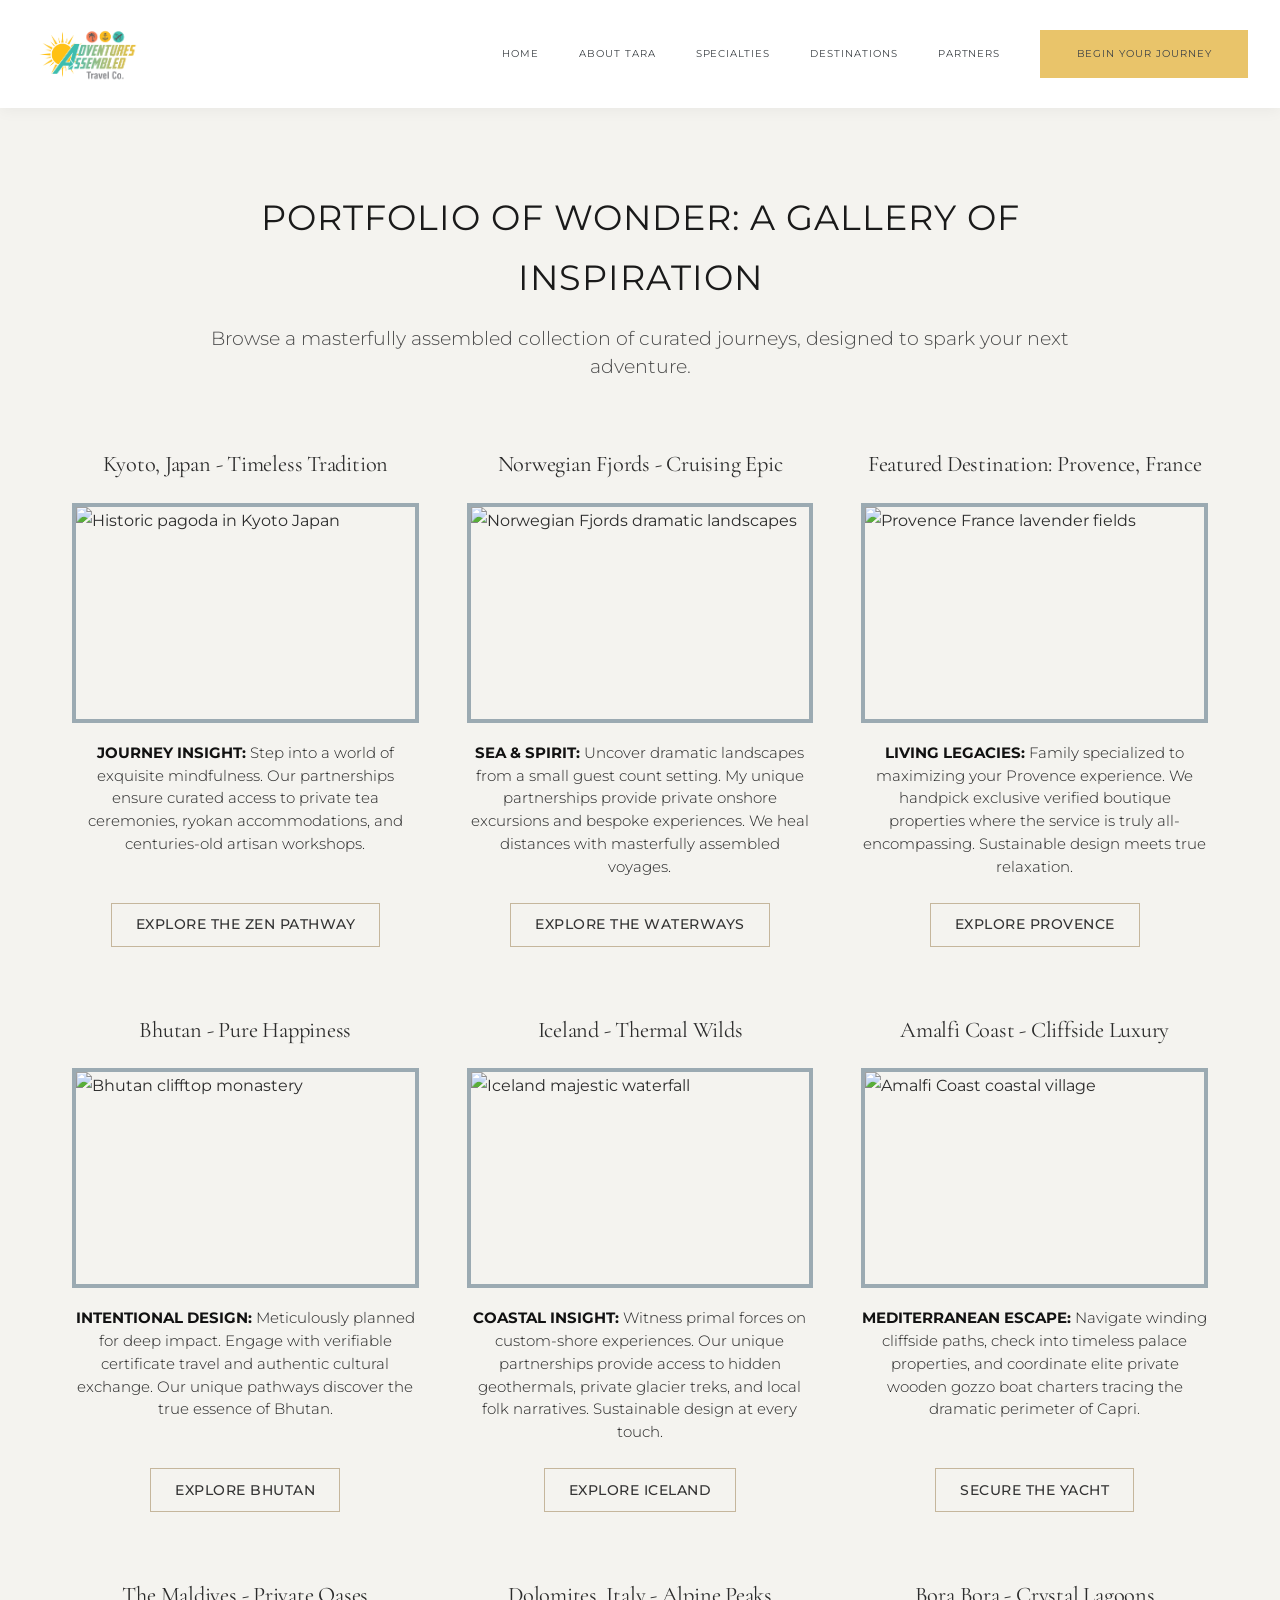
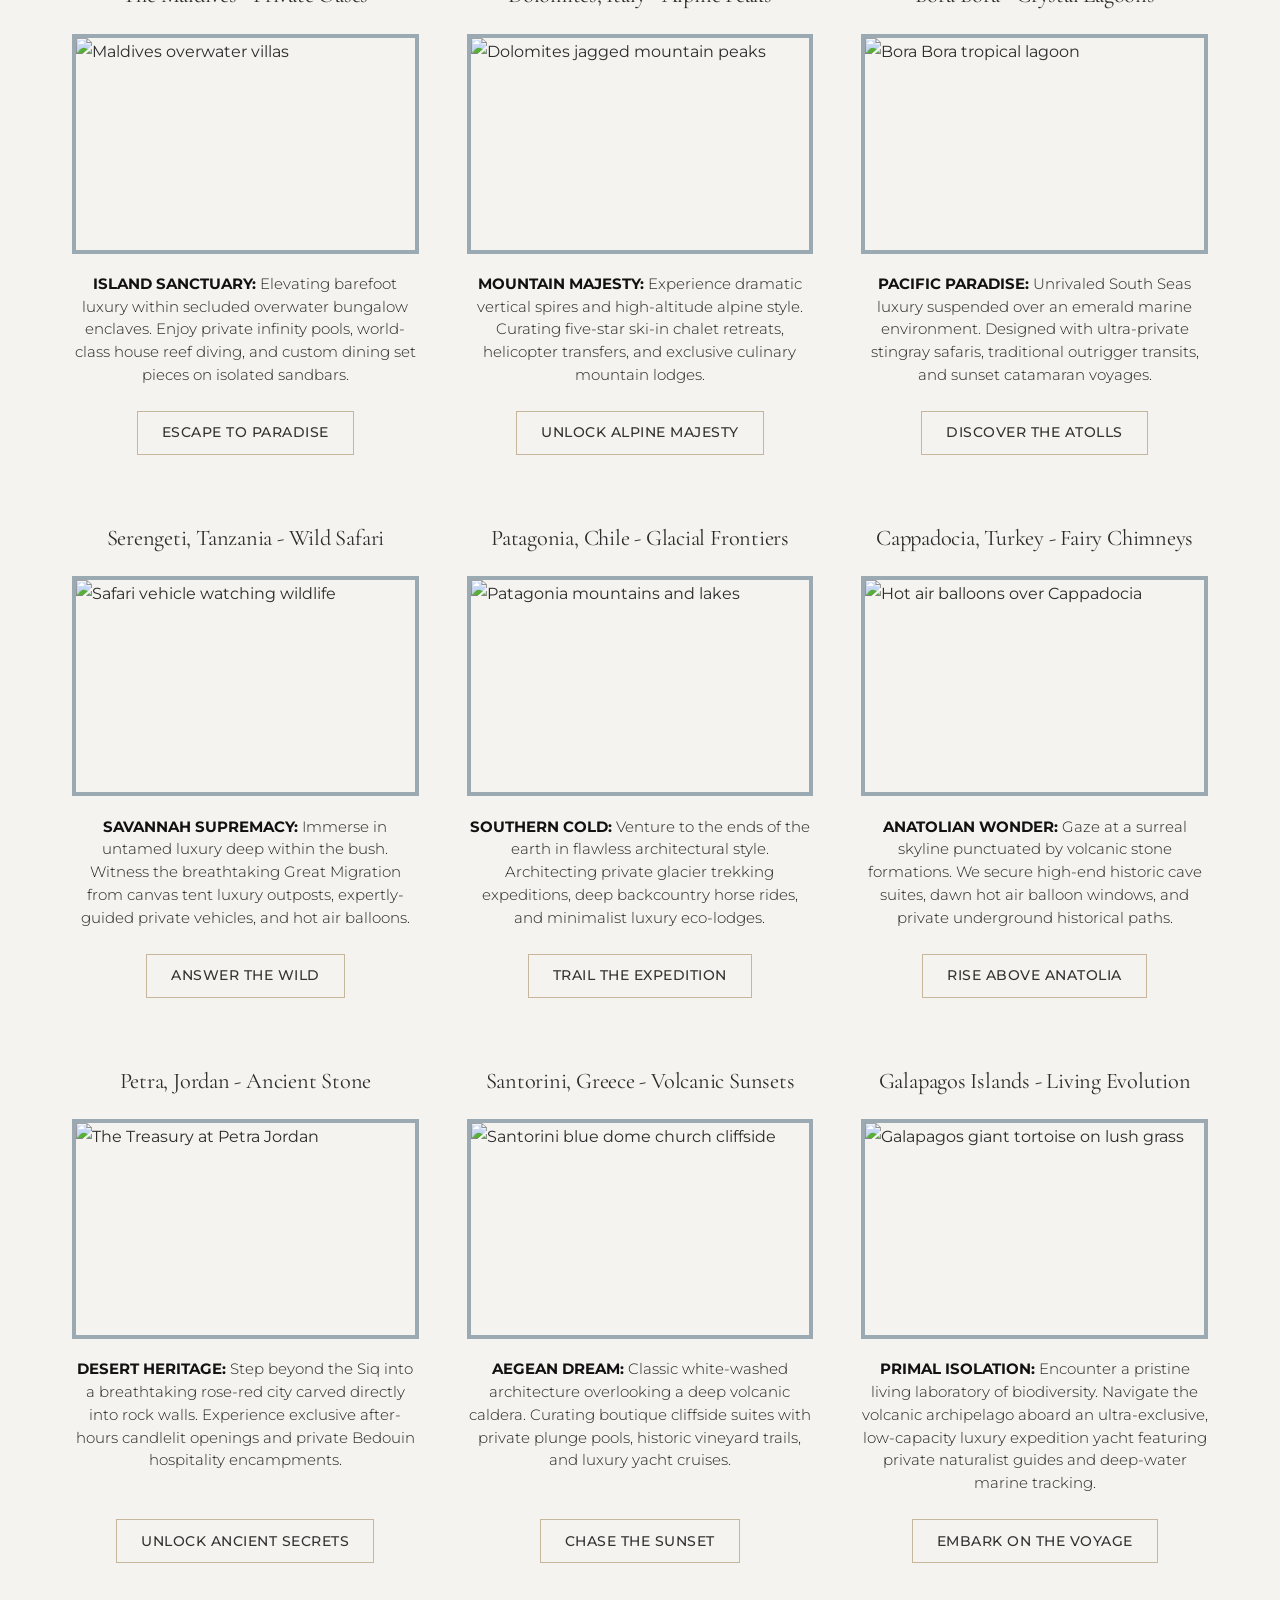
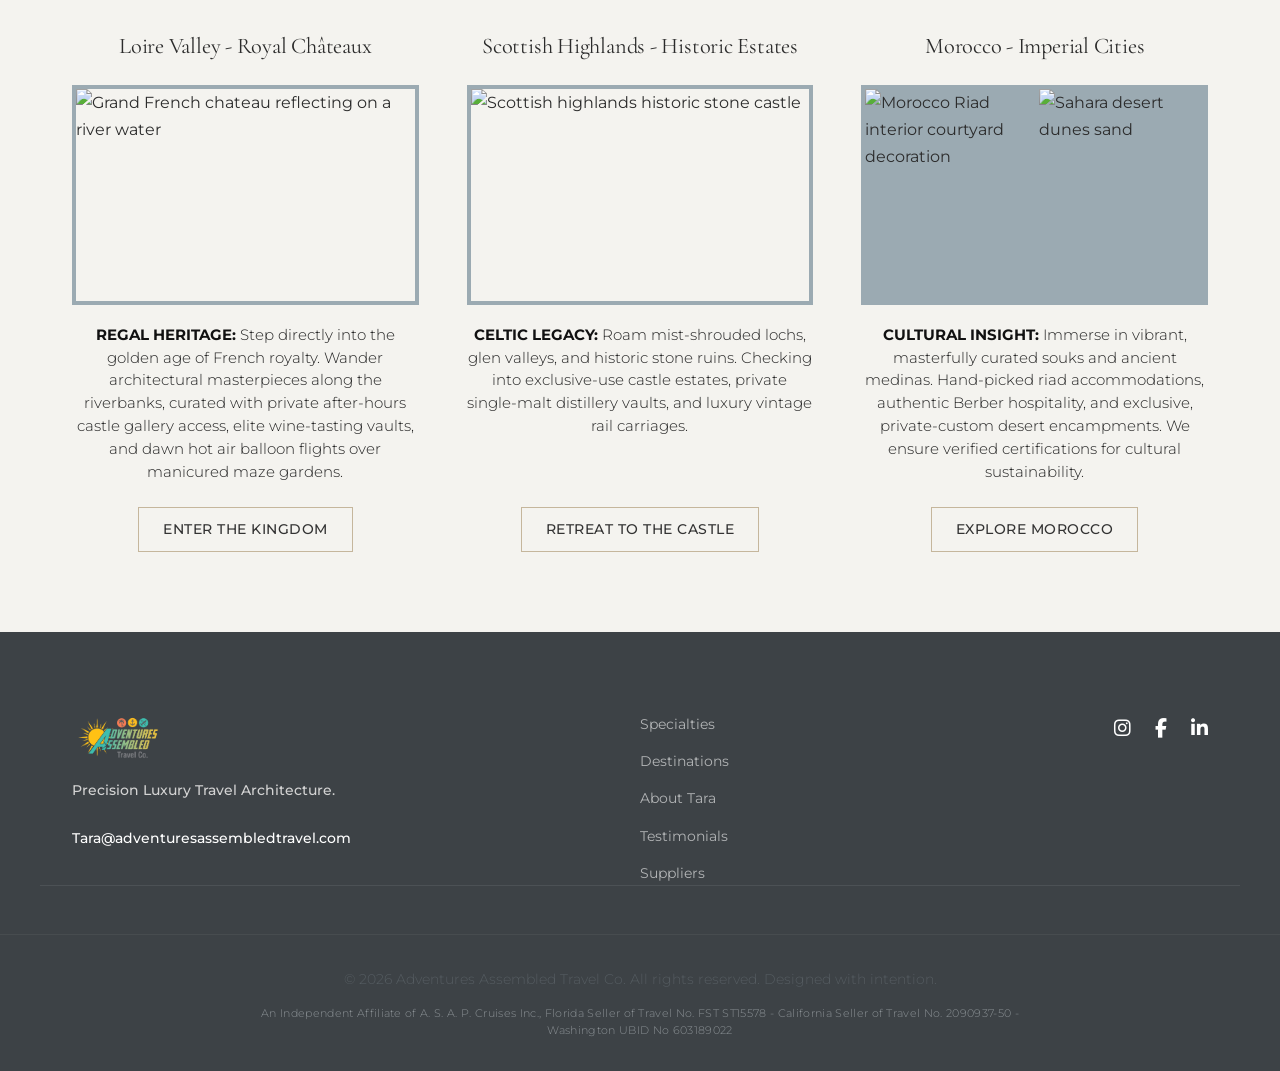
==== commit ec7b5016: "Update print statement from 'Hello' to 'Goodbye'" ====
--- a/portfolio-of-wonder.html
+++ b/portfolio-of-wonder.html
@@ -36,22 +36,15 @@
         </a>
       </div>
       <nav class="nav-menu" id="navMenu">
+        <a href="index.html">Home</a>
+        <a href="index.html#about">About Tara</a>
         <a href="specialties.html">Specialties</a>
         <a href="portfolio-of-wonder.html">Destinations</a>
-        <a href="index.html#about">About Tara</a>
-        <a href="index.html#testimonials">Testimonials</a>
-        <a href="suppliers.html">Suppliers</a>
+        <a href="suppliers.html">Partners</a>
         <a
           href="mailto:Tara@adventuresassembledtravel.com?subject=Inquiry:%20Bespoke%20Travel%20Assembly"
           class="btn btn-primary nav-cta"
           >Begin Your Journey</a
-        >
-        <a
-          href="https://adventuresassembledtravel.com/mpg/submit-a-payment/"
-          class="btn btn-secondary nav-payment-btn"
-          target="_blank"
-          rel="noopener noreferrer"
-          >Submit a Payment</a
         >
       </nav>
       <button class="mobile-toggle" id="mobileToggle" aria-label="Toggle Menu">
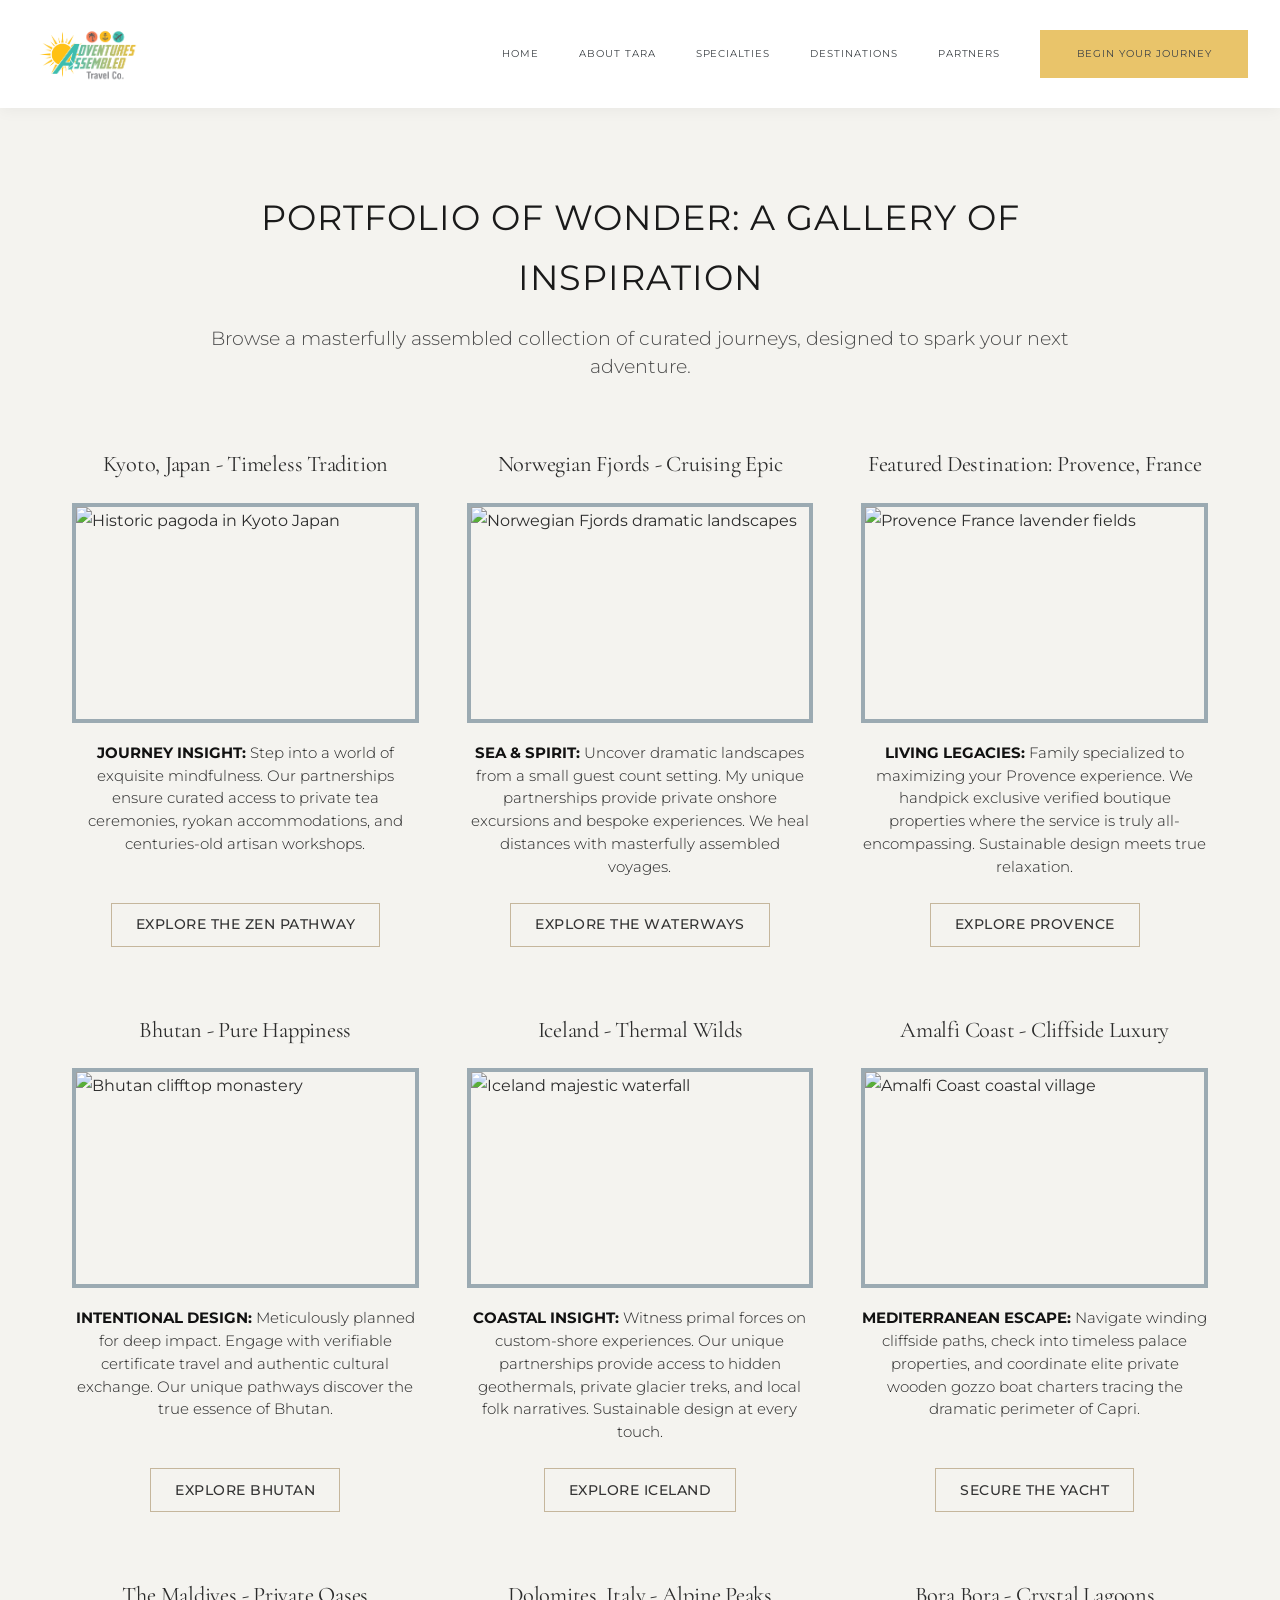
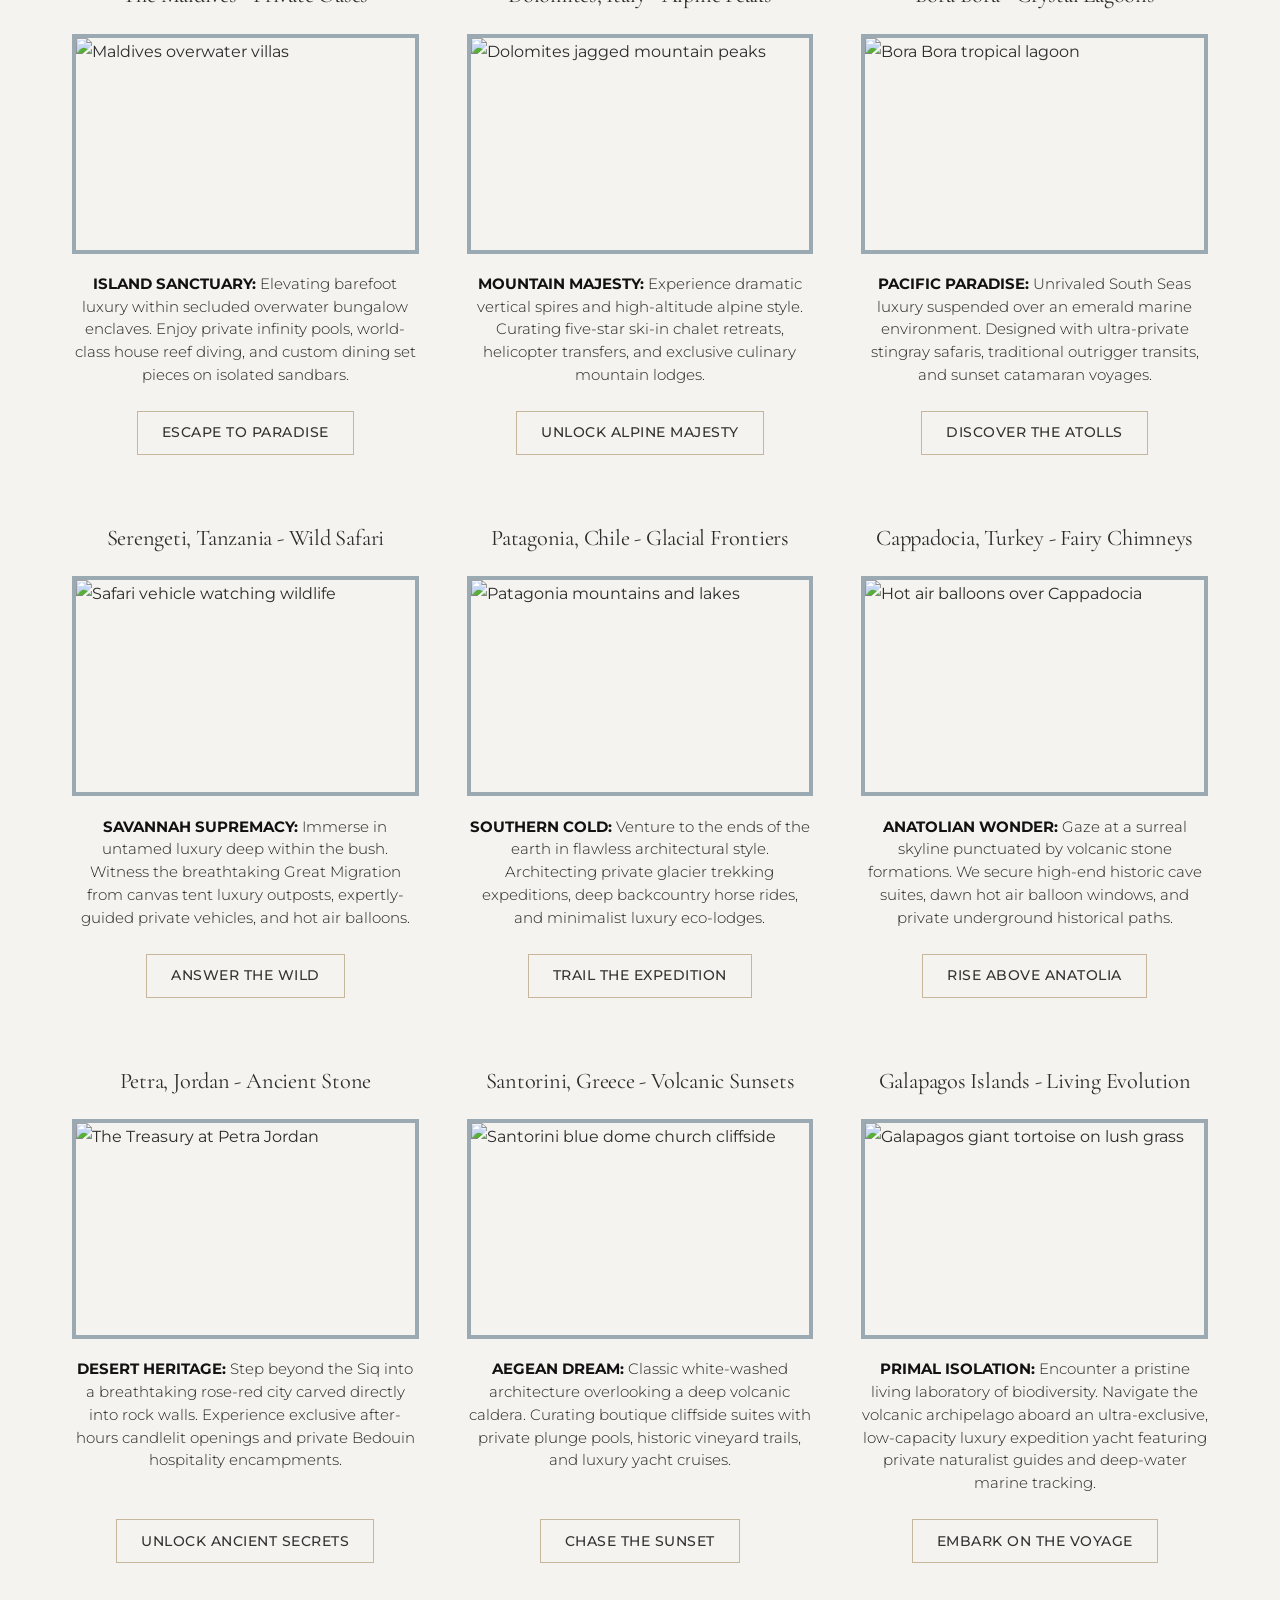
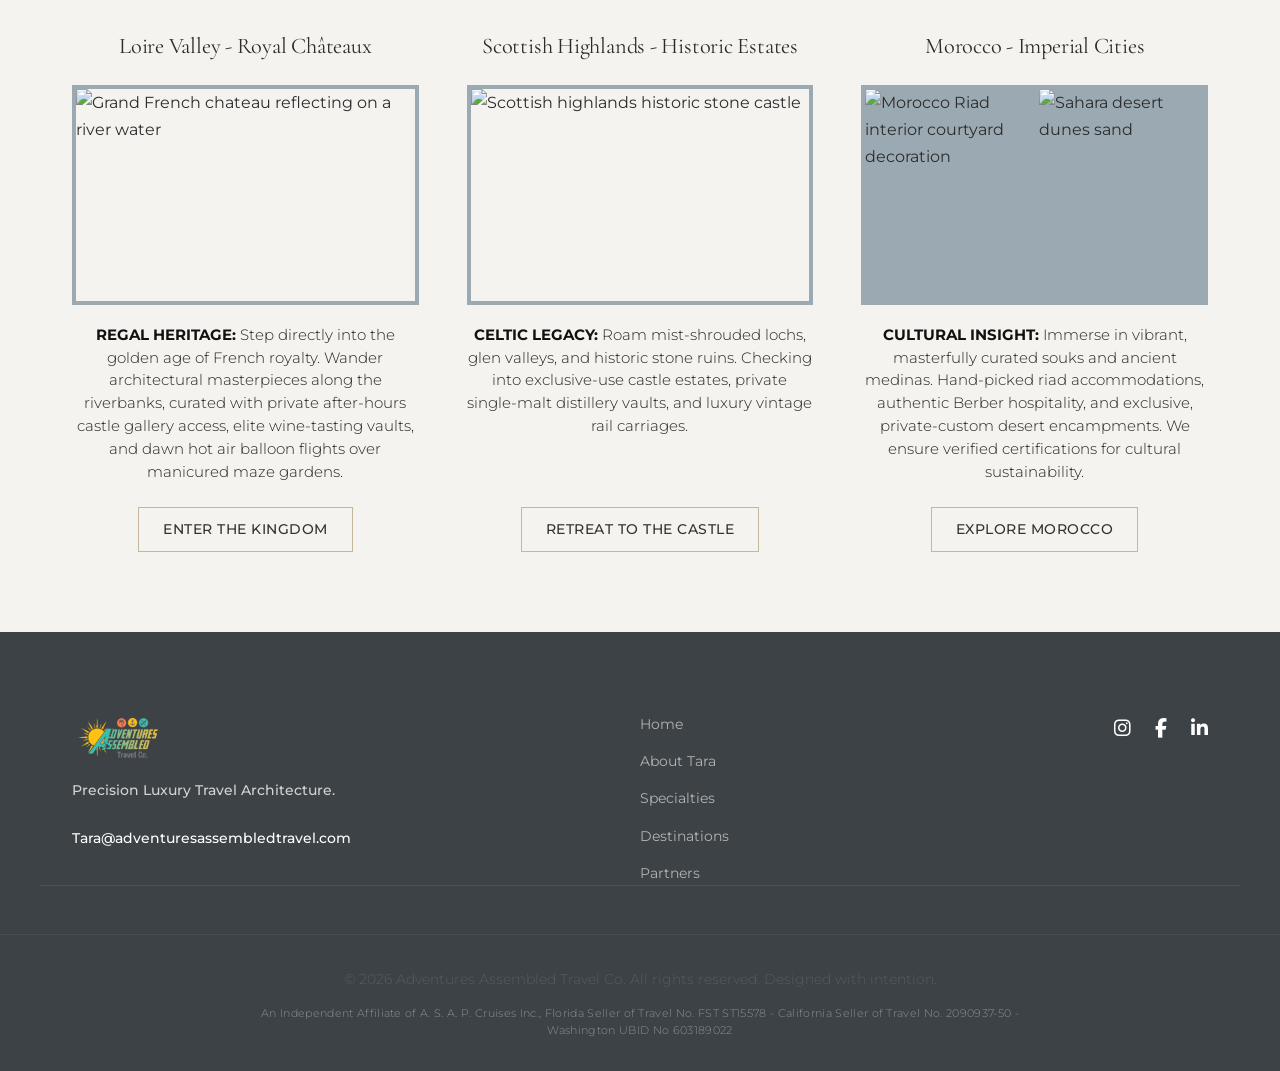
==== commit f100c9e7: "Update portfolio-of-wonder.html" ====
--- a/portfolio-of-wonder.html
+++ b/portfolio-of-wonder.html
@@ -42,7 +42,7 @@
         <a href="portfolio-of-wonder.html">Destinations</a>
         <a href="suppliers.html">Partners</a>
         <a
-          href="mailto:Tara@adventuresassembledtravel.com?subject=Inquiry:%20Bespoke%20Travel%20Assembly"
+          href="https://app.tern.travel/public/forms/RTavR9feBFbp8fwww-FkTA/responses/new"
           class="btn btn-primary nav-cta"
           >Begin Your Journey</a
         >
@@ -529,11 +529,11 @@
           </p>
         </div>
         <div class="footer-links">
+          <a href="index.html">Home</a>
+          <a href="index.html#about">About Tara</a>
           <a href="specialties.html">Specialties</a>
           <a href="portfolio-of-wonder.html">Destinations</a>
-          <a href="index.html#about">About Tara</a>
-          <a href="index.html#testimonials">Testimonials</a>
-          <a href="suppliers.html">Suppliers</a>
+          <a href="suppliers.html">Partners</a>
         </div>
         <div class="footer-socials">
           <a
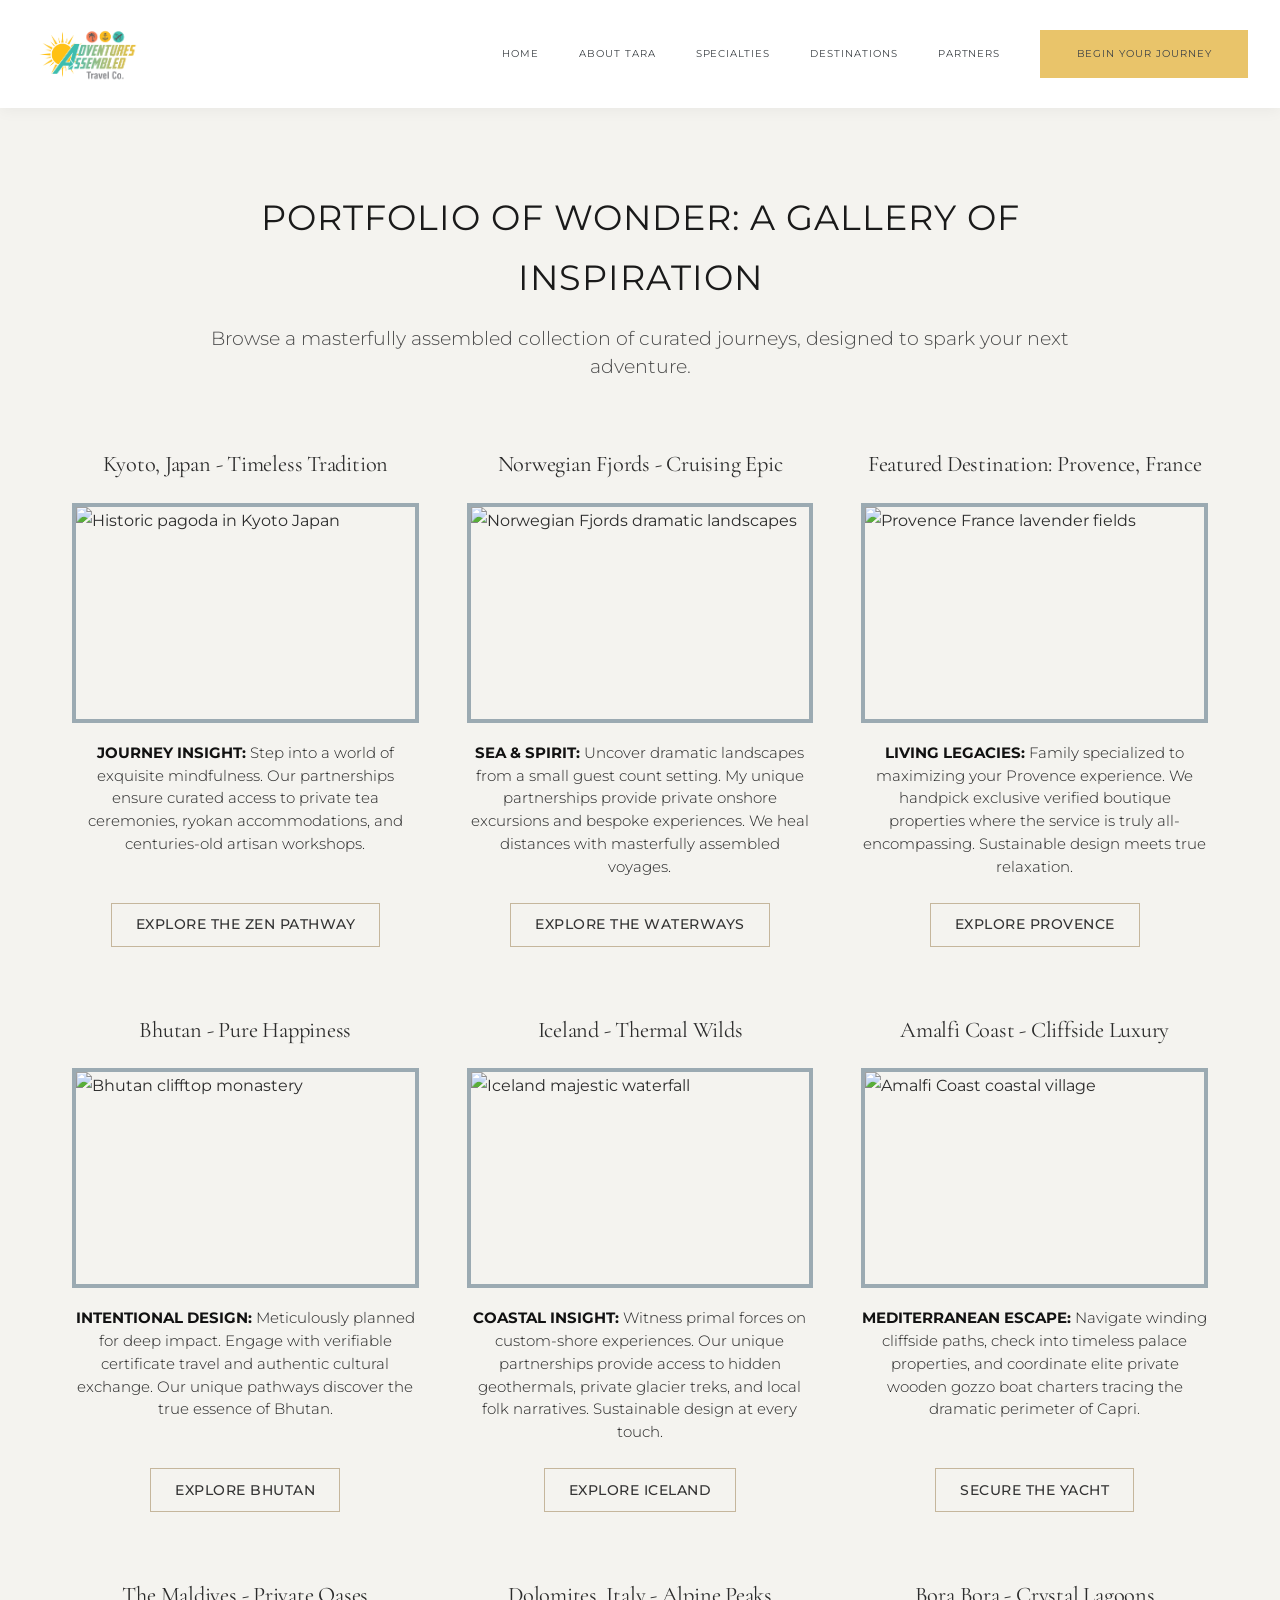
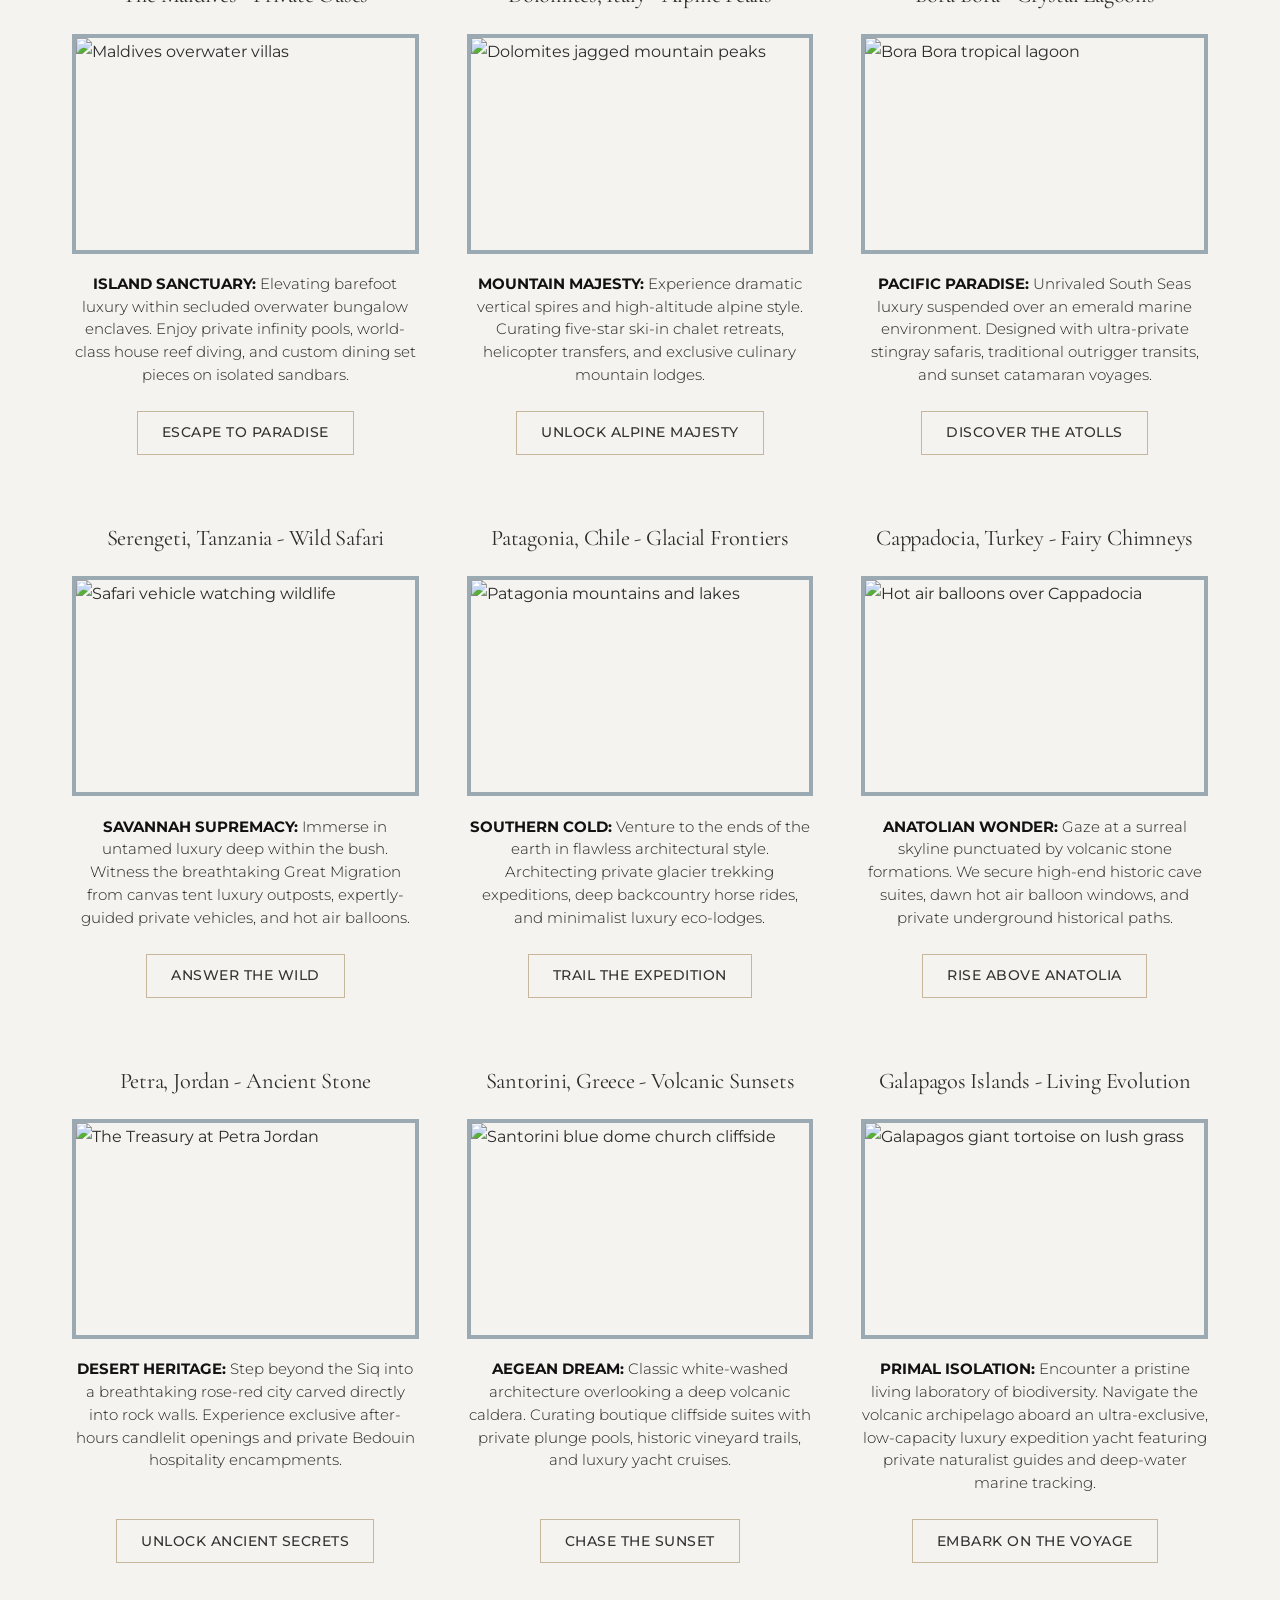
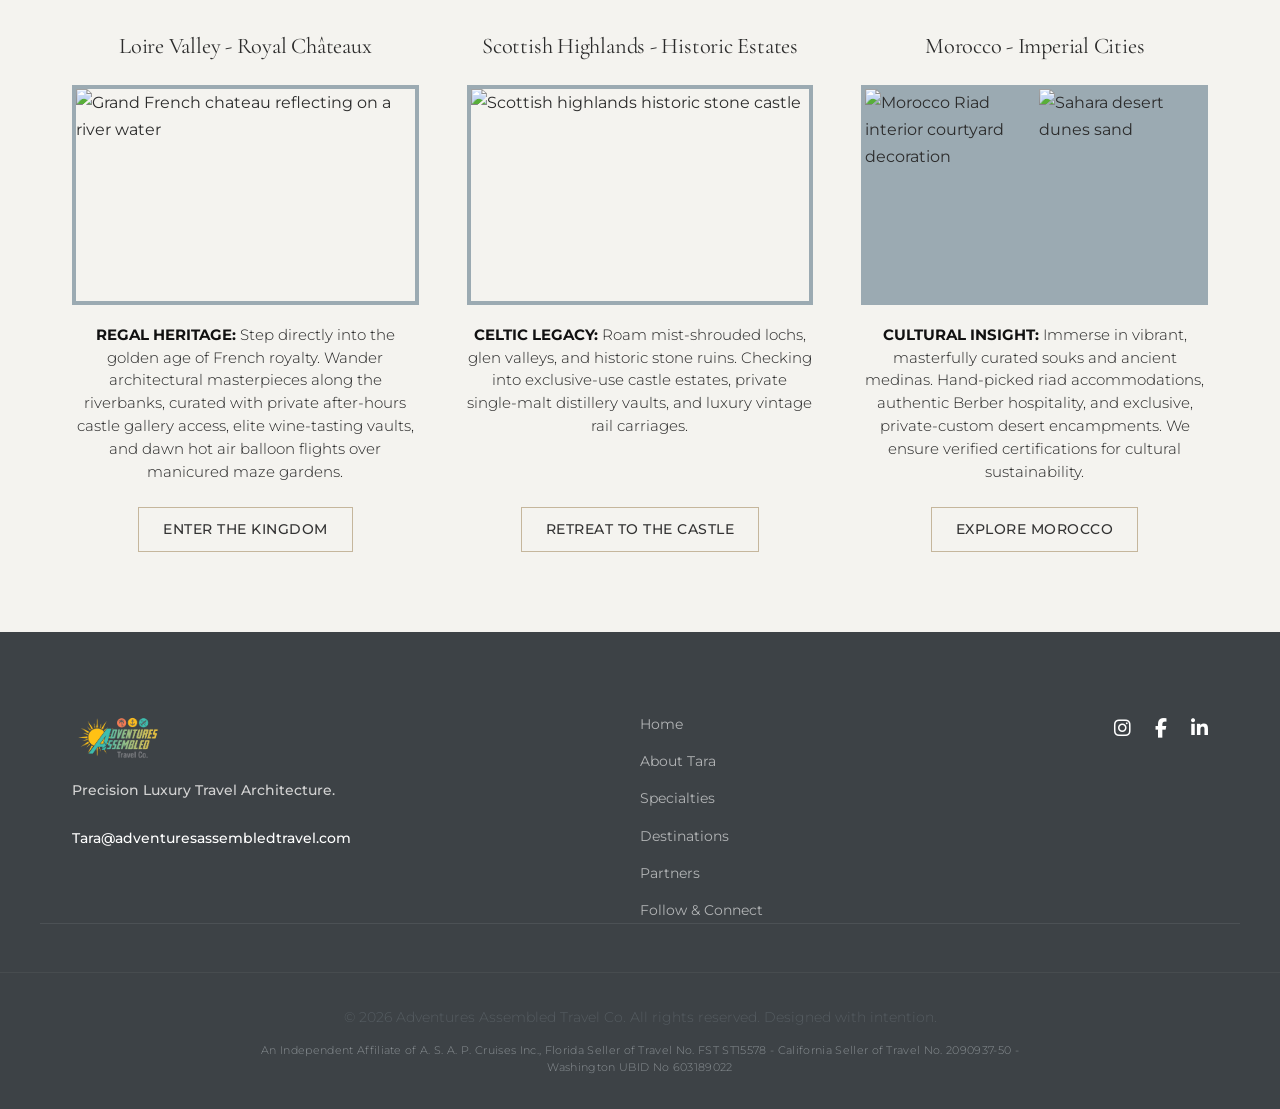
==== commit 4b55adbe: "Update print statement from 'Hello' to 'Goodbye'" ====
--- a/portfolio-of-wonder.html
+++ b/portfolio-of-wonder.html
@@ -530,10 +530,13 @@
         </div>
         <div class="footer-links">
           <a href="index.html">Home</a>
-          <a href="index.html#about">About Tara</a>
+          <a href="#about">About Tara</a>
           <a href="specialties.html">Specialties</a>
           <a href="portfolio-of-wonder.html">Destinations</a>
           <a href="suppliers.html">Partners</a>
+          <a href="https://linktr.ee/adventuresassembledtravelco"
+            >Follow & Connect</a
+          >
         </div>
         <div class="footer-socials">
           <a
